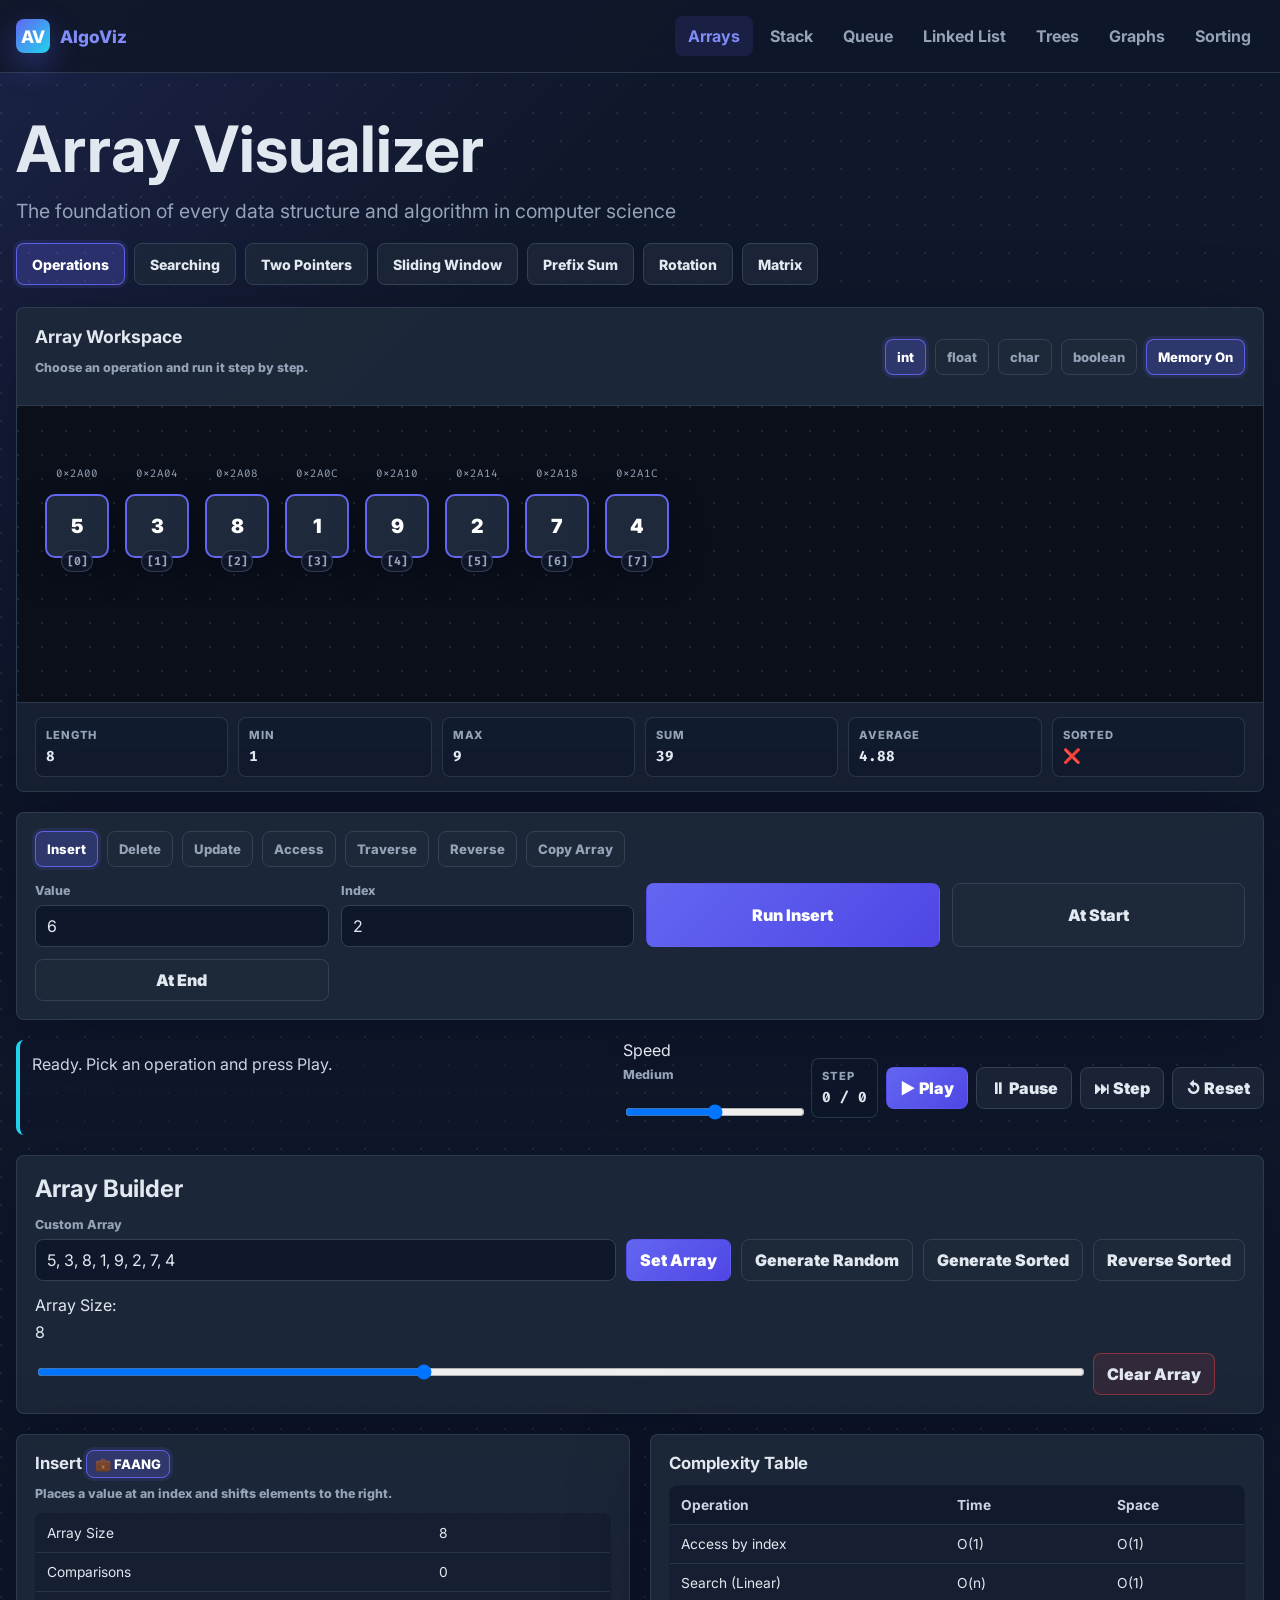
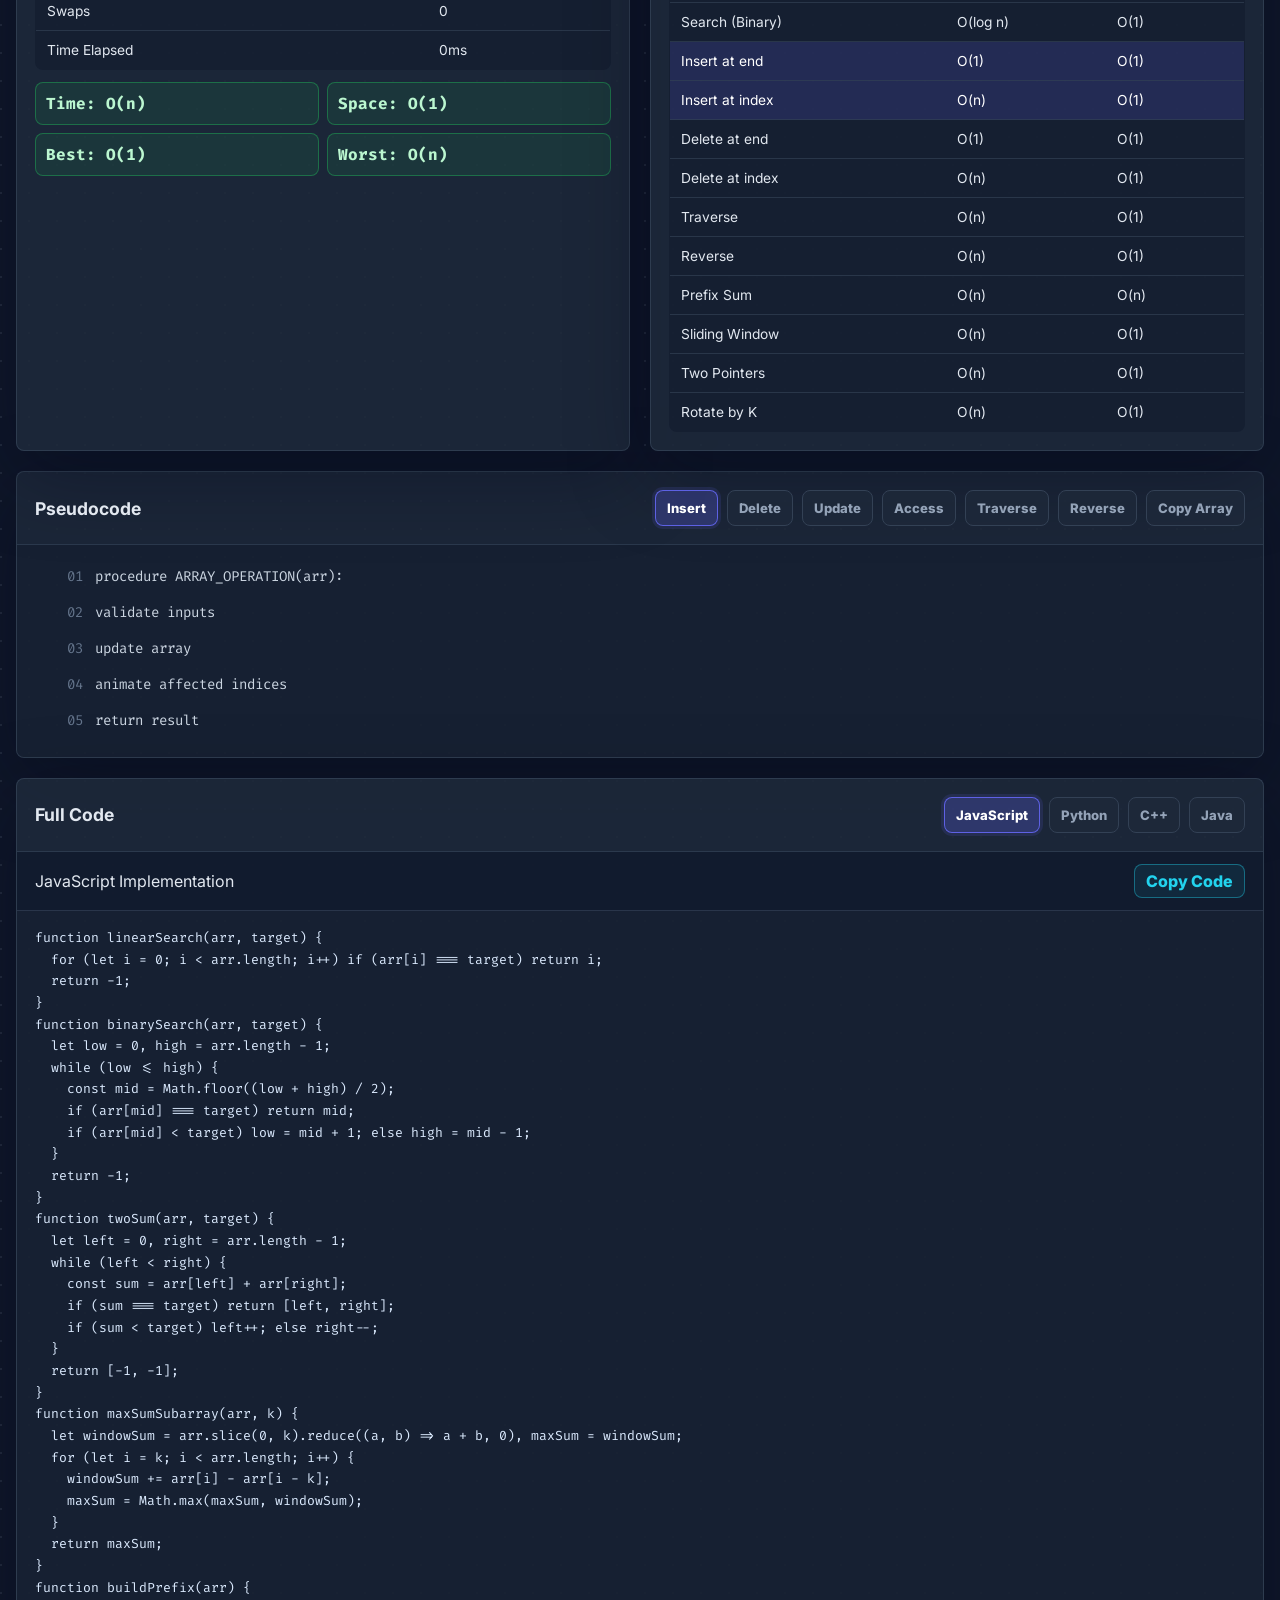
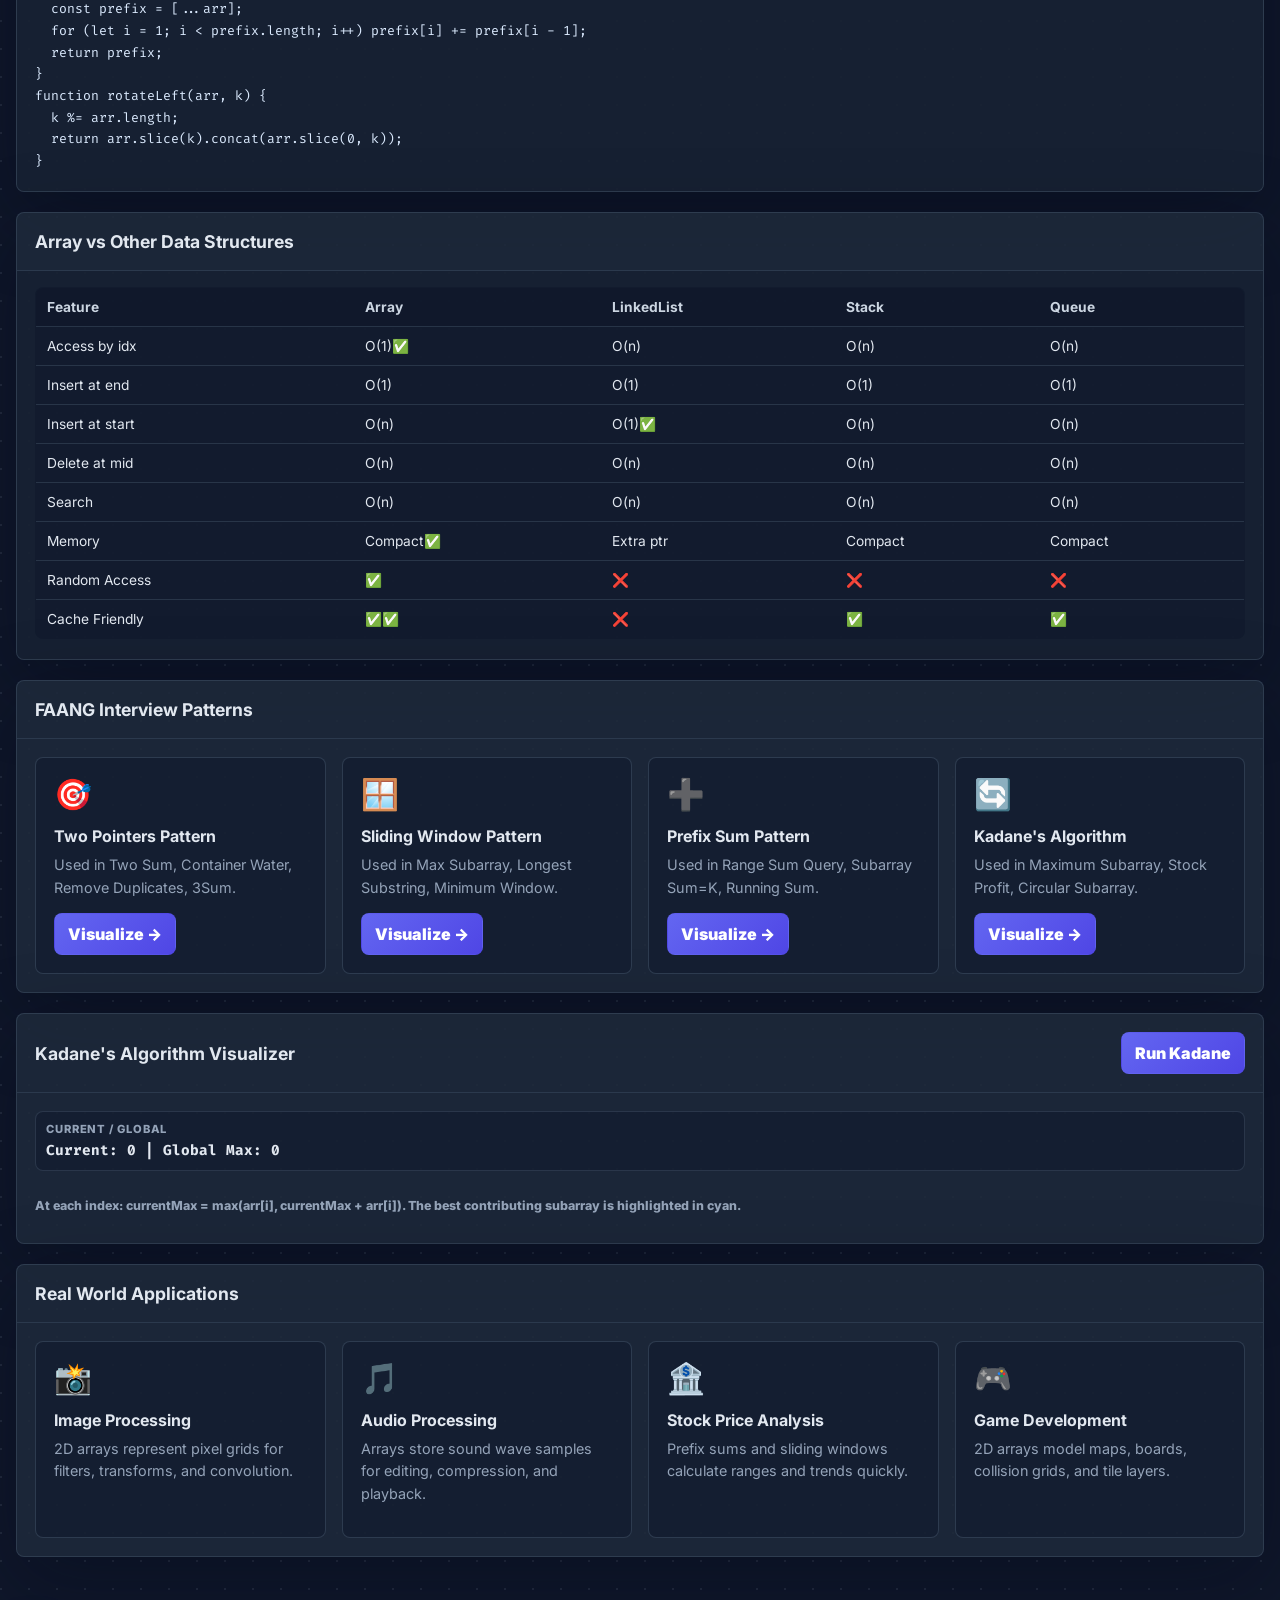
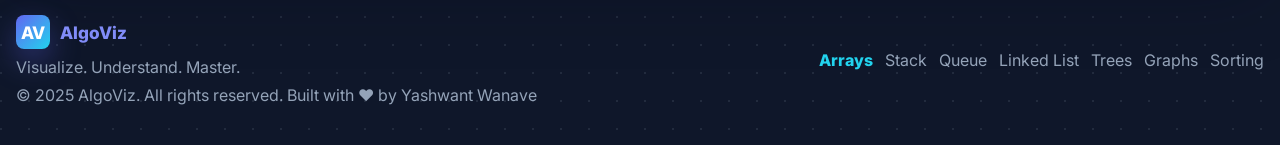
==== array.html @ c9e5c62b "Describe your changes" ====
<!DOCTYPE html>
<html lang="en">
<head>
  <meta charset="UTF-8">
  <meta name="viewport" content="width=device-width, initial-scale=1.0">
  <title>Array Visualizer | AlgoViz</title>
  <link rel="preconnect" href="https://fonts.googleapis.com">
  <link rel="preconnect" href="https://fonts.gstatic.com" crossorigin>
  <link href="https://fonts.googleapis.com/css2?family=Fira+Code:wght@400;500;600&family=Inter:wght@400;500;600;700;800&display=swap" rel="stylesheet">
  <style>
    :root {
      --bg: #0f172a;
      --panel: #1e293b;
      --canvas: #0b0f19;
      --border: #334155;
      --text: #e2e8f0;
      --muted: #94a3b8;
      --accent: #6366f1;
      --accent-strong: #818cf8;
      --secondary: #22d3ee;
      --green: #22c55e;
      --amber: #f59e0b;
      --danger: #ef4444;
      --purple: #a855f7;
      --shadow: 0 24px 80px rgba(2, 6, 23, 0.34);
      --radius: 8px;
    }
    * { box-sizing: border-box; }
    html { scroll-behavior: smooth; }
    body {
      margin: 0;
      min-height: 100vh;
      color: var(--text);
      font-family: "Inter", system-ui, -apple-system, BlinkMacSystemFont, "Segoe UI", sans-serif;
      background:
        radial-gradient(circle at 1px 1px, rgba(148, 163, 184, 0.14) 1px, transparent 0) 0 0 / 28px 28px,
        linear-gradient(135deg, rgba(99, 102, 241, 0.14), transparent 34rem),
        var(--bg);
    }
    body.menu-open { overflow: hidden; }
    button, input, select { font: inherit; }
    button { cursor: pointer; }
    button:disabled, input:disabled, select:disabled { cursor: not-allowed; opacity: .55; }
    a { color: inherit; text-decoration: none; }
    .page, .nav-inner, .footer-inner { width: min(1500px, calc(100% - 32px)); margin: 0 auto; }
    .navbar {
      position: sticky; top: 0; z-index: 50;
      border-bottom: 1px solid rgba(51,65,85,.82);
      background: rgba(15, 23, 42, .88);
      backdrop-filter: blur(18px);
    }
    .nav-inner { min-height: 72px; display: flex; align-items: center; justify-content: space-between; gap: 18px; }
    .logo { display: inline-flex; align-items: center; gap: 10px; color: var(--accent-strong); font-weight: 800; font-size: 1.08rem; }
    .logo-mark {
      width: 34px; height: 34px; display: grid; place-items: center; border-radius: 8px;
      color: #fff; background: linear-gradient(135deg, var(--accent), var(--secondary));
      box-shadow: 0 12px 30px rgba(99,102,241,.36);
    }
    .nav-links { display: flex; align-items: center; gap: 4px; list-style: none; margin: 0; padding: 0; }
    .nav-links a {
      display: inline-flex; align-items: center; min-height: 40px; padding: 0 13px; border-radius: 8px;
      color: var(--muted); font-weight: 700; transition: color .18s ease, background .18s ease;
    }
    .nav-links a:hover, .nav-links a.active { color: var(--accent-strong); background: rgba(99,102,241,.13); }
    .hamburger { display: none; width: 42px; height: 42px; border: 1px solid var(--border); border-radius: 8px; background: rgba(30,41,59,.8); color: var(--text); align-items: center; justify-content: center; flex-direction: column; gap: 5px; }
    .hamburger span { width: 18px; height: 2px; border-radius: 99px; background: currentColor; transition: transform .18s ease, opacity .18s ease; }
    .menu-open .hamburger span:nth-child(1) { transform: translateY(7px) rotate(45deg); }
    .menu-open .hamburger span:nth-child(2) { opacity: 0; }
    .menu-open .hamburger span:nth-child(3) { transform: translateY(-7px) rotate(-45deg); }
    .hero { padding: 46px 0 22px; display: grid; gap: 16px; }
    .hero h1 { margin: 0; font-size: clamp(2.4rem, 5vw, 5.2rem); line-height: .94; }
    .hero p { max-width: 820px; margin: 0; color: var(--muted); font-size: clamp(1rem, 2vw, 1.22rem); line-height: 1.65; }
    .pill-row, .tabs, .button-row, .type-row { display: flex; flex-wrap: wrap; gap: 9px; align-items: center; }
    .pill, .tab-button, .control-button, .mini-button, .type-button {
      border: 1px solid var(--border); border-radius: 8px; color: var(--text); background: rgba(30,41,59,.74);
      transition: transform .18s ease, background .18s ease, border-color .18s ease, box-shadow .18s ease, color .18s ease;
    }
    .pill { min-height: 42px; padding: 0 15px; font-size: .88rem; font-weight: 800; }
    .tab-button, .mini-button, .type-button { min-height: 36px; padding: 0 11px; color: var(--muted); font-size: .82rem; font-weight: 800; }
    .pill.active, .tab-button.active, .type-button.active, .mini-button.active {
      border-color: rgba(99,102,241,.9); color: #fff; background: rgba(99,102,241,.28);
      box-shadow: 0 0 0 3px rgba(99,102,241,.13);
    }
    .pill:hover, .tab-button:hover, .control-button:hover, .mini-button:hover, .type-button:hover { transform: translateY(-1px); border-color: rgba(34,211,238,.7); }
    .panel, .section {
      border: 1px solid rgba(51,65,85,.84); border-radius: var(--radius); background: rgba(30,41,59,.88); box-shadow: var(--shadow);
    }
    .visual-panel { overflow: hidden; }
    .visual-header, .section-header {
      display: flex; align-items: center; justify-content: space-between; gap: 14px;
      padding: 18px; border-bottom: 1px solid rgba(51,65,85,.72);
    }
    .visual-header h2, .section-header h2 { margin: 0; font-size: 1.1rem; }
    .array-stage {
      position: relative; min-height: 240px; padding: 42px 18px 70px; overflow-x: auto;
      background:
        radial-gradient(circle at 1px 1px, rgba(148,163,184,.16) 1px, transparent 0) 0 0 / 24px 24px,
        var(--canvas);
    }
    .array-row { position: relative; display: flex; align-items: center; gap: 8px; min-width: max-content; padding: 18px 6px 46px; }
    .array-item-wrap { position: relative; width: 72px; height: 120px; display: grid; justify-items: center; align-content: center; }
    .memory { position: absolute; top: 0; color: var(--muted); font-family: "Fira Code", monospace; font-size: .68rem; }
    .array-cell {
      width: 64px; height: 64px; border: 2px solid var(--accent); border-radius: 10px; display: grid; place-items: center;
      color: white; background: #1e293b; font-size: 1.22rem; font-weight: 900; box-shadow: 0 14px 34px rgba(2,6,23,.32);
      transition: transform .28s ease, background .22s ease, border-color .22s ease, opacity .22s ease, box-shadow .22s ease;
    }
    .index-badge {
      position: absolute; bottom: 14px; min-width: 32px; min-height: 22px; display: grid; place-items: center;
      border: 1px solid rgba(51,65,85,.9); border-radius: 999px; color: var(--muted); background: rgba(15,23,42,.9);
      font-family: "Fira Code", monospace; font-size: .72rem; font-weight: 800;
    }
    .array-cell.comparing { background: #78350f; border-color: var(--amber); box-shadow: 0 0 22px rgba(245,158,11,.46); }
    .array-cell.swapping, .array-cell.deleted { background: #7f1d1d; border-color: var(--danger); animation: shake .3s ease; }
    .array-cell.found { background: #166534; border-color: var(--green); box-shadow: 0 0 24px rgba(34,197,94,.6); }
    .array-cell.current { background: #312e81; border-color: var(--accent-strong); box-shadow: 0 0 24px rgba(129,140,248,.62); transform: translateY(-6px) scale(1.04); }
    .array-cell.left { background: #1e3a5f; border-color: var(--secondary); }
    .array-cell.right { background: #3b0764; border-color: var(--purple); }
    .array-cell.dim { opacity: .28; }
    .array-cell.inserted { animation: dropIn .4s cubic-bezier(.2,1.2,.36,1) both; }
    .pointer {
      position: absolute; bottom: -24px; color: var(--secondary); font-size: .72rem; font-weight: 900; text-transform: uppercase;
      filter: drop-shadow(0 0 10px rgba(34,211,238,.45));
    }
    .pointer::before { content: "↑"; display: block; text-align: center; font-size: 1rem; }
    .pointer.right-pointer { color: var(--purple); }
    .prefix-badge {
      position: absolute; top: 20px; border: 1px solid rgba(34,211,238,.55); border-radius: 999px; padding: 3px 7px;
      color: #cffafe; background: rgba(34,211,238,.08); font-family: "Fira Code", monospace; font-size: .68rem; font-weight: 800;
    }
    .window-band {
      position: absolute; top: 28px; height: 92px; border: 1px solid rgba(99,102,241,.55); border-radius: 12px;
      background: rgba(99,102,241,.15); pointer-events: none; transition: left .25s ease, width .25s ease;
    }
    .window-band span {
      position: absolute; top: -24px; left: 50%; transform: translateX(-50%); color: var(--accent-strong); font-size: .72rem; font-weight: 900;
    }
    .copy-row { margin-top: 20px; padding-top: 12px; border-top: 1px dashed rgba(148,163,184,.3); }
    .stats-bar {
      display: grid; grid-template-columns: repeat(6, minmax(0, 1fr)); gap: 10px;
      padding: 14px 18px; border-top: 1px solid rgba(51,65,85,.72); background: rgba(15,23,42,.4);
    }
    .stat-card, .metric-card {
      border: 1px solid rgba(51,65,85,.72); border-radius: 8px; padding: 10px; background: rgba(15,23,42,.46);
    }
    .stat-card span, .metric-card span { display: block; color: var(--muted); font-size: .7rem; font-weight: 800; text-transform: uppercase; letter-spacing: .08em; }
    .stat-card strong, .metric-card strong { display: block; margin-top: 5px; font-family: "Fira Code", monospace; font-size: .9rem; }
    .controls-panel { margin-top: 20px; padding: 18px; display: grid; gap: 16px; }
    .control-grid { display: grid; grid-template-columns: repeat(4, minmax(0, 1fr)); gap: 12px; }
    .field { display: grid; gap: 7px; }
    .field label, .small-label { color: var(--muted); font-size: .78rem; font-weight: 800; }
    input, select {
      min-height: 42px; width: 100%; border: 1px solid var(--border); border-radius: 8px; padding: 0 11px;
      color: var(--text); background: #0f172a; outline: none;
    }
    input:focus, select:focus { border-color: var(--accent); box-shadow: 0 0 0 3px rgba(99,102,241,.16); }
    .control-button { min-height: 42px; padding: 0 13px; font-weight: 900; }
    .control-button.primary { border-color: transparent; color: white; background: linear-gradient(135deg, var(--accent), #4f46e5); }
    .control-button.danger { border-color: rgba(239,68,68,.45); background: rgba(239,68,68,.1); }
    .status-row { margin-top: 20px; display: grid; grid-template-columns: minmax(220px, 1fr) auto; gap: 14px; align-items: stretch; }
    .status-box { border-left: 4px solid var(--secondary); border-radius: 8px; padding: 12px; background: rgba(15,23,42,.55); line-height: 1.55; color: #cbd5e1; }
    .play-controls { display: flex; flex-wrap: wrap; gap: 8px; align-items: center; }
    .builder { margin-top: 20px; padding: 18px; display: grid; gap: 14px; }
    .builder-grid { display: grid; grid-template-columns: minmax(260px, 1fr) repeat(4, auto); gap: 10px; align-items: end; }
    .info-grid { margin-top: 20px; display: grid; grid-template-columns: 1fr 1fr; gap: 20px; }
    .info-card { padding: 18px; }
    .info-card h2 { margin: 0 0 12px; font-size: 1.05rem; }
    .data-table { width: 100%; border-collapse: collapse; border: 1px solid rgba(51,65,85,.76); border-radius: 8px; overflow: hidden; background: rgba(15,23,42,.46); }
    .data-table th, .data-table td { padding: 11px; border-bottom: 1px solid rgba(51,65,85,.68); text-align: left; font-size: .86rem; }
    .data-table th { color: #cbd5e1; background: rgba(15,23,42,.62); }
    .data-table tr:last-child td { border-bottom: 0; }
    .data-table tr.active-row td { background: rgba(99,102,241,.18); color: white; }
    .complexity-badges { display: grid; grid-template-columns: repeat(2, minmax(0, 1fr)); gap: 8px; margin-top: 12px; }
    .complexity-pill { border-radius: 8px; padding: 10px; background: rgba(34,197,94,.1); border: 1px solid rgba(34,197,94,.4); color: #bbf7d0; font-family: "Fira Code", monospace; font-weight: 800; }
    .section { margin-top: 20px; overflow: hidden; }
    .pseudo-wrap, .code-wrap, .comparison-wrap { padding: 16px 18px 20px; background: rgba(15,23,42,.4); overflow: auto; }
    .pseudo-code { display: grid; gap: 4px; margin: 0; font-family: "Fira Code", monospace; font-size: .88rem; line-height: 1.7; }
    .pseudo-line { display: grid; grid-template-columns: 38px 1fr; gap: 12px; border-radius: 8px; padding: 4px 10px; color: #cbd5e1; }
    .pseudo-line span:first-child { color: #64748b; text-align: right; user-select: none; }
    .pseudo-line.active { color: white; background: rgba(99,102,241,.24); box-shadow: inset 3px 0 0 var(--accent); transform: translateX(2px); }
    .code-toolbar { display: flex; align-items: center; justify-content: space-between; gap: 12px; padding: 12px 18px; border-bottom: 1px solid rgba(51,65,85,.72); background: rgba(15,23,42,.72); }
    .copy-button { border: 1px solid rgba(34,211,238,.4); border-radius: 8px; color: var(--secondary); background: rgba(34,211,238,.08); min-height: 34px; padding: 0 11px; font-weight: 800; }
    .code-block { min-width: 760px; margin: 0; color: #dbeafe; font-family: "Fira Code", monospace; font-size: .82rem; line-height: 1.65; white-space: pre; }
    .pattern-grid, .apps { display: grid; grid-template-columns: repeat(4, minmax(0, 1fr)); gap: 16px; padding: 18px; }
    .pattern-card, .app-card {
      min-height: 170px; border: 1px solid rgba(51,65,85,.84); border-radius: 8px; padding: 18px; background: rgba(15,23,42,.45);
      transition: transform .2s ease, border-color .2s ease, box-shadow .2s ease;
    }
    .pattern-card:hover, .app-card:hover { transform: translateY(-5px); border-color: rgba(99,102,241,.8); box-shadow: 0 24px 54px rgba(2,6,23,.34), 0 0 26px rgba(99,102,241,.16); }
    .pattern-card span, .app-card span { font-size: 1.9rem; }
    .pattern-card h3, .app-card h3 { margin: 13px 0 8px; font-size: 1rem; }
    .pattern-card p, .app-card p { margin: 0 0 14px; color: var(--muted); line-height: 1.55; font-size: .9rem; }
    .kadane-panel { padding: 18px; display: grid; gap: 14px; }
    .matrix-grid { display: grid; gap: 8px; justify-content: start; margin-top: 14px; }
    .matrix-row { display: flex; gap: 8px; }
    .matrix-cell {
      width: 54px; height: 54px; border: 1px solid var(--border); border-radius: 8px; display: grid; place-items: center; background: #1e293b; font-weight: 900;
      transition: background .2s ease, border-color .2s ease, transform .2s ease;
    }
    .matrix-cell.active { background: #312e81; border-color: var(--accent-strong); transform: scale(1.06); }
    .matrix-cell.found { background: #166534; border-color: var(--green); }
    .matrix-cell.diagonal { border-color: var(--secondary); }
    .footer { margin-top: 28px; padding: 30px 0 40px; color: var(--muted); }
    .footer-inner { display: flex; align-items: center; justify-content: space-between; gap: 16px; flex-wrap: wrap; }
    .footer-links { display: flex; flex-wrap: wrap; gap: 12px; }
    .footer-links a.active { color: var(--secondary); font-weight: 800; }
    @keyframes dropIn { 0% { transform: translateY(-80px) scale(.9); opacity: 0; } 70% { transform: translateY(8px) scale(1.08); opacity: 1; } 100% { transform: translateY(0) scale(1); } }
    @keyframes shake { 20% { transform: translateX(-5px); } 40% { transform: translateX(5px); } 60% { transform: translateX(-4px); } 80% { transform: translateX(4px); } }
    @media (max-width: 1200px) {
      .stats-bar { grid-template-columns: repeat(3, minmax(0, 1fr)); }
      .control-grid, .builder-grid, .info-grid { grid-template-columns: 1fr 1fr; }
      .pattern-grid, .apps { grid-template-columns: repeat(2, minmax(0, 1fr)); }
      .array-cell { width: 52px; height: 52px; }
      .array-item-wrap { width: 60px; }
    }
    @media (max-width: 768px) {
      .page, .nav-inner, .footer-inner { width: min(100% - 24px, 720px); }
      .hamburger { display: inline-flex; }
      .nav-links { position: fixed; top: 72px; right: 12px; left: 12px; display: none; flex-direction: column; align-items: stretch; padding: 12px; border: 1px solid var(--border); border-radius: 8px; background: rgba(15,23,42,.97); box-shadow: var(--shadow); }
      .menu-open .nav-links { display: flex; }
      .nav-links a { justify-content: center; }
      .visual-header, .section-header, .code-toolbar, .status-row { align-items: flex-start; flex-direction: column; display: flex; }
      .stats-bar, .control-grid, .builder-grid, .info-grid, .pattern-grid, .apps, .complexity-badges { grid-template-columns: 1fr; }
      .array-cell { width: 44px; height: 44px; font-size: 1rem; }
      .array-item-wrap { width: 52px; height: 104px; }
      .matrix-cell { width: 42px; height: 42px; }
    }
  </style>
</head>
<body>
  <nav class="navbar">
    <div class="nav-inner">
      <a class="logo" href="array.html"><span class="logo-mark">AV</span><span>AlgoViz</span></a>
      <button class="hamburger" id="menuButton" type="button" aria-label="Open navigation" aria-expanded="false"><span></span><span></span><span></span></button>
      <ul class="nav-links" id="navLinks">
        <li><a class="active" href="array.html">Arrays</a></li>
        <li><a href="stack.html">Stack</a></li>
        <li><a href="queue.html">Queue</a></li>
        <li><a href="linkedlist.html">Linked List</a></li>
        <li><a href="tree.html">Trees</a></li>
        <li><a href="graph.html">Graphs</a></li>
        <li><a href="sorting.html">Sorting</a></li>
      </ul>
    </div>
  </nav>

  <main class="page">
    <header class="hero">
      <h1>Array Visualizer</h1>
      <p>The foundation of every data structure and algorithm in computer science</p>
      <div class="pill-row" id="categoryPills"></div>
    </header>

    <section class="panel visual-panel">
      <div class="visual-header">
        <div>
          <h2 id="visualTitle">Array Workspace</h2>
          <p class="small-label" id="stepExplanation">Choose an operation and run it step by step.</p>
        </div>
        <div class="type-row">
          <button class="type-button active" data-type="int">int</button>
          <button class="type-button" data-type="float">float</button>
          <button class="type-button" data-type="char">char</button>
          <button class="type-button" data-type="boolean">boolean</button>
          <button class="mini-button active" id="memoryToggle" type="button">Memory On</button>
        </div>
      </div>
      <div class="array-stage">
        <div id="arrayRow" class="array-row"></div>
        <div id="copyRow" class="array-row copy-row" style="display:none"></div>
        <div id="matrixView" style="display:none"></div>
      </div>
      <div class="stats-bar" id="statsBar"></div>
    </section>

    <section class="panel controls-panel">
      <div class="tabs" id="operationTabs"></div>
      <div class="control-grid" id="controlGrid"></div>
    </section>

    <section class="status-row">
      <div class="status-box" id="statusBox">Ready. Pick an operation and press Play.</div>
      <div class="play-controls">
        <label class="field" style="min-width:180px">Speed <span class="small-label" id="speedLabel">Medium</span><input type="range" id="speedRange" min="0" max="2" value="1"></label>
        <span class="metric-card"><span>Step</span><strong id="stepCounter">0 / 0</strong></span>
        <button class="control-button primary" id="playButton" type="button">▶ Play</button>
        <button class="control-button" id="pauseButton" type="button">⏸ Pause</button>
        <button class="control-button" id="stepButton" type="button">⏭ Step</button>
        <button class="control-button" id="resetButton" type="button">↺ Reset</button>
      </div>
    </section>

    <section class="panel builder">
      <h2 style="margin:0">Array Builder</h2>
      <div class="builder-grid">
        <div class="field"><label for="customArray">Custom Array</label><input id="customArray" value="5, 3, 8, 1, 9, 2, 7, 4"></div>
        <button class="control-button primary" id="setArrayButton" type="button">Set Array</button>
        <button class="control-button" id="randomButton" type="button">Generate Random</button>
        <button class="control-button" id="sortedButton" type="button">Generate Sorted</button>
        <button class="control-button" id="reverseSortedButton" type="button">Reverse Sorted</button>
      </div>
      <div class="builder-grid">
        <label class="field">Array Size: <span id="sizeLabel">8</span><input id="sizeRange" type="range" min="4" max="15" value="8"></label>
        <button class="control-button danger" id="clearButton" type="button">Clear Array</button>
      </div>
    </section>

    <section class="info-grid">
      <div class="panel info-card">
        <h2 id="operationName">Operation Info <span class="mini-button active" style="padding:5px 8px">💼 FAANG</span></h2>
        <p id="operationDescription" class="small-label"></p>
        <table class="data-table"><tbody id="metricsBody"></tbody></table>
        <div class="complexity-badges" id="complexityBadges"></div>
      </div>
      <div class="panel info-card">
        <h2>Complexity Table</h2>
        <table class="data-table" id="complexityTable">
          <thead><tr><th>Operation</th><th>Time</th><th>Space</th></tr></thead>
          <tbody></tbody>
        </table>
      </div>
    </section>

    <section class="section">
      <div class="section-header"><h2>Pseudocode</h2><div class="tabs" id="pseudoTabs"></div></div>
      <div class="pseudo-wrap"><pre class="pseudo-code" id="pseudoCode"></pre></div>
    </section>

    <section class="section">
      <div class="section-header"><h2>Full Code</h2><div class="tabs" id="codeTabs"></div></div>
      <div class="code-toolbar"><span id="codeTitle">JavaScript Implementation</span><button class="copy-button" id="copyCodeButton" type="button">Copy Code</button></div>
      <div class="code-wrap"><pre class="code-block" id="codeBlock"></pre></div>
    </section>

    <section class="section">
      <div class="section-header"><h2>Array vs Other Data Structures</h2></div>
      <div class="comparison-wrap">
        <table class="data-table">
          <thead><tr><th>Feature</th><th>Array</th><th>LinkedList</th><th>Stack</th><th>Queue</th></tr></thead>
          <tbody>
            <tr><td>Access by idx</td><td>O(1)✅</td><td>O(n)</td><td>O(n)</td><td>O(n)</td></tr>
            <tr><td>Insert at end</td><td>O(1)</td><td>O(1)</td><td>O(1)</td><td>O(1)</td></tr>
            <tr><td>Insert at start</td><td>O(n)</td><td>O(1)✅</td><td>O(n)</td><td>O(n)</td></tr>
            <tr><td>Delete at mid</td><td>O(n)</td><td>O(n)</td><td>O(n)</td><td>O(n)</td></tr>
            <tr><td>Search</td><td>O(n)</td><td>O(n)</td><td>O(n)</td><td>O(n)</td></tr>
            <tr><td>Memory</td><td>Compact✅</td><td>Extra ptr</td><td>Compact</td><td>Compact</td></tr>
            <tr><td>Random Access</td><td>✅</td><td>❌</td><td>❌</td><td>❌</td></tr>
            <tr><td>Cache Friendly</td><td>✅✅</td><td>❌</td><td>✅</td><td>✅</td></tr>
          </tbody>
        </table>
      </div>
    </section>

    <section class="section">
      <div class="section-header"><h2>FAANG Interview Patterns</h2></div>
      <div class="pattern-grid">
        <article class="pattern-card"><span>🎯</span><h3>Two Pointers Pattern</h3><p>Used in Two Sum, Container Water, Remove Duplicates, 3Sum.</p><button class="control-button primary" data-demo="two">Visualize →</button></article>
        <article class="pattern-card"><span>🪟</span><h3>Sliding Window Pattern</h3><p>Used in Max Subarray, Longest Substring, Minimum Window.</p><button class="control-button primary" data-demo="window">Visualize →</button></article>
        <article class="pattern-card"><span>➕</span><h3>Prefix Sum Pattern</h3><p>Used in Range Sum Query, Subarray Sum=K, Running Sum.</p><button class="control-button primary" data-demo="prefix">Visualize →</button></article>
        <article class="pattern-card"><span>🔄</span><h3>Kadane's Algorithm</h3><p>Used in Maximum Subarray, Stock Profit, Circular Subarray.</p><button class="control-button primary" data-demo="kadane">Visualize →</button></article>
      </div>
    </section>

    <section class="section">
      <div class="section-header"><h2>Kadane's Algorithm Visualizer</h2><button class="control-button primary" id="kadaneButton" type="button">Run Kadane</button></div>
      <div class="kadane-panel">
        <div class="metric-card"><span>Current / Global</span><strong id="kadaneStatus">Current: 0 | Global Max: 0</strong></div>
        <p class="small-label">At each index: currentMax = max(arr[i], currentMax + arr[i]). The best contributing subarray is highlighted in cyan.</p>
      </div>
    </section>

    <section class="section">
      <div class="section-header"><h2>Real World Applications</h2></div>
      <div class="apps">
        <article class="app-card"><span>📸</span><h3>Image Processing</h3><p>2D arrays represent pixel grids for filters, transforms, and convolution.</p></article>
        <article class="app-card"><span>🎵</span><h3>Audio Processing</h3><p>Arrays store sound wave samples for editing, compression, and playback.</p></article>
        <article class="app-card"><span>🏦</span><h3>Stock Price Analysis</h3><p>Prefix sums and sliding windows calculate ranges and trends quickly.</p></article>
        <article class="app-card"><span>🎮</span><h3>Game Development</h3><p>2D arrays model maps, boards, collision grids, and tile layers.</p></article>
      </div>
    </section>
  </main>

  <footer class="footer">
    <div class="footer-inner">
      <div><a class="logo" href="array.html"><span class="logo-mark">AV</span><span>AlgoViz</span></a><div style="margin-top:8px">Visualize. Understand. Master.</div><div style="margin-top:8px">© 2025 AlgoViz. All rights reserved. Built with ❤️ by Yashwant Wanave</div></div>
      <div class="footer-links"><a class="active" href="array.html">Arrays</a><a href="stack.html">Stack</a><a href="queue.html">Queue</a><a href="linkedlist.html">Linked List</a><a href="tree.html">Trees</a><a href="graph.html">Graphs</a><a href="sorting.html">Sorting</a></div>
    </div>
  </footer>

  <script>
    const categories = {
      operations: { label: "Operations", ops: ["Insert", "Delete", "Update", "Access", "Traverse", "Reverse", "Copy Array"] },
      searching: { label: "Searching", ops: ["Linear Search", "Binary Search", "Jump Search", "Interpolation Search"] },
      two: { label: "Two Pointers", ops: ["Two Sum", "Three Sum", "Reverse Array", "Remove Duplicates", "Container With Most Water", "Move Zeroes", "Palindrome Check"] },
      window: { label: "Sliding Window", ops: ["Max Sum Subarray", "Longest Subarray", "Fixed Window", "Variable Window", "Minimum Window Substring"] },
      prefix: { label: "Prefix Sum", ops: ["Build Prefix Sum", "Range Query", "Subarray Sum = K"] },
      rotation: { label: "Rotation", ops: ["Left Rotate", "Right Rotate", "Rotate by K", "Search in Rotated"] },
      matrix: { label: "Matrix", ops: ["Traverse", "Rotate 90°", "Spiral Order", "Transpose", "Search in Matrix"] }
    };
    const speedMap = [{ label: "Slow", delay: 1000 }, { label: "Medium", delay: 400 }, { label: "Fast", delay: 80 }];
    const complexity = [
      ["Access by index", "O(1)", "O(1)"], ["Search (Linear)", "O(n)", "O(1)"], ["Search (Binary)", "O(log n)", "O(1)"],
      ["Insert at end", "O(1)", "O(1)"], ["Insert at index", "O(n)", "O(1)"], ["Delete at end", "O(1)", "O(1)"],
      ["Delete at index", "O(n)", "O(1)"], ["Traverse", "O(n)", "O(1)"], ["Reverse", "O(n)", "O(1)"],
      ["Prefix Sum", "O(n)", "O(n)"], ["Sliding Window", "O(n)", "O(1)"], ["Two Pointers", "O(n)", "O(1)"], ["Rotate by K", "O(n)", "O(1)"]
    ];
    const opInfo = {
      "Insert": ["Insert", "Places a value at an index and shifts elements to the right.", "O(n)", "O(1)", "O(1)", "O(n)"],
      "Delete": ["Delete", "Removes by index/value and shifts remaining elements left.", "O(n)", "O(1)", "O(1)", "O(n)"],
      "Update": ["Update", "Replaces the value stored at an index.", "O(1)", "O(1)", "O(1)", "O(1)"],
      "Access": ["Access", "Reads arr[index] directly using contiguous memory.", "O(1)", "O(1)", "O(1)", "O(1)"],
      "Traverse": ["Traverse", "Visits every element one by one.", "O(n)", "O(1)", "O(n)", "O(n)"],
      "Reverse": ["Reverse", "Swaps left and right elements inward.", "O(n)", "O(1)", "O(n)", "O(n)"],
      "Copy Array": ["Copy Array", "Creates a duplicate array to demonstrate copying.", "O(n)", "O(n)", "O(n)", "O(n)"],
      "Linear Search": ["Linear Search", "Scans every element until the target is found.", "O(n)", "O(1)", "O(1)", "O(n)"],
      "Binary Search": ["Binary Search", "Halves sorted search space using low, mid, high.", "O(log n)", "O(1)", "O(1)", "O(log n)"],
      "Two Sum": ["Two Sum", "Uses left/right pointers on a sorted array to find target sum.", "O(n)", "O(1)", "O(n)", "O(n)"],
      "Max Sum Subarray": ["Sliding Window", "Slides a fixed window and updates sum in O(1).", "O(n)", "O(1)", "O(n)", "O(n)"],
      "Build Prefix Sum": ["Prefix Sum", "Builds cumulative sums for O(1) range queries.", "O(n)", "O(n)", "O(n)", "O(n)"],
      "Range Query": ["Range Query", "Uses prefix[r] - prefix[l-1] to answer range sum.", "O(1)", "O(n)", "O(1)", "O(1)"],
      "Left Rotate": ["Left Rotate", "Moves first K elements to the end using rotation.", "O(n)", "O(1)", "O(n)", "O(n)"],
      "Spiral Order": ["Spiral Matrix", "Traverses matrix boundaries inward in spiral order.", "O(n²)", "O(n²)", "O(n²)", "O(n²)"]
    };
    const pseudocode = {
      "Linear Search": ["procedure LINEAR_SEARCH(arr, target):", "for i = 0 to n-1:", "if arr[i] == target:", "return i", "return -1"],
      "Binary Search": ["procedure BINARY_SEARCH(arr, target):", "low = 0, high = n-1", "while low <= high:", "mid = (low + high) / 2", "if arr[mid] == target: return mid", "if arr[mid] < target: low = mid + 1", "else: high = mid - 1", "return -1"],
      "Two Sum": ["procedure TWO_SUM(arr, target):", "left = 0, right = n-1", "while left < right:", "sum = arr[left] + arr[right]", "if sum == target: return [left, right]", "if sum < target: left++", "else: right--", "return [-1, -1]"],
      "Max Sum Subarray": ["procedure MAX_SUM_SUBARRAY(arr, k):", "windowSum = sum(arr[0..k-1])", "maxSum = windowSum", "for i = k to n-1:", "windowSum += arr[i] - arr[i-k]", "maxSum = max(maxSum, windowSum)", "return maxSum"],
      "Build Prefix Sum": ["procedure BUILD_PREFIX(arr):", "prefix[0] = arr[0]", "for i = 1 to n-1:", "prefix[i] = prefix[i-1] + arr[i]", "return prefix"],
      "Range Query": ["procedure RANGE_QUERY(prefix, l, r):", "if l == 0: return prefix[r]", "return prefix[r] - prefix[l-1]"],
      "Left Rotate": ["procedure ROTATE_LEFT(arr, k):", "k = k % n", "reverse(arr, 0, k-1)", "reverse(arr, k, n-1)", "reverse(arr, 0, n-1)"],
      "Spiral Order": ["procedure SPIRAL(matrix):", "top=0, bottom=n-1, left=0, right=n-1", "while top<=bottom and left<=right:", "traverse right, down, left, up", "shrink boundaries"],
      "default": ["procedure ARRAY_OPERATION(arr):", "validate inputs", "update array", "animate affected indices", "return result"]
    };
    const codeSamples = {
      JavaScript: `function linearSearch(arr, target) {\n  for (let i = 0; i < arr.length; i++) if (arr[i] === target) return i;\n  return -1;\n}\nfunction binarySearch(arr, target) {\n  let low = 0, high = arr.length - 1;\n  while (low <= high) {\n    const mid = Math.floor((low + high) / 2);\n    if (arr[mid] === target) return mid;\n    if (arr[mid] < target) low = mid + 1; else high = mid - 1;\n  }\n  return -1;\n}\nfunction twoSum(arr, target) {\n  let left = 0, right = arr.length - 1;\n  while (left < right) {\n    const sum = arr[left] + arr[right];\n    if (sum === target) return [left, right];\n    if (sum < target) left++; else right--;\n  }\n  return [-1, -1];\n}\nfunction maxSumSubarray(arr, k) {\n  let windowSum = arr.slice(0, k).reduce((a, b) => a + b, 0), maxSum = windowSum;\n  for (let i = k; i < arr.length; i++) {\n    windowSum += arr[i] - arr[i - k];\n    maxSum = Math.max(maxSum, windowSum);\n  }\n  return maxSum;\n}\nfunction buildPrefix(arr) {\n  const prefix = [...arr];\n  for (let i = 1; i < prefix.length; i++) prefix[i] += prefix[i - 1];\n  return prefix;\n}\nfunction rotateLeft(arr, k) {\n  k %= arr.length;\n  return arr.slice(k).concat(arr.slice(0, k));\n}`,
      Python: `def linear_search(arr, target):\n    for i, value in enumerate(arr):\n        if value == target: return i\n    return -1\n\ndef binary_search(arr, target):\n    low, high = 0, len(arr) - 1\n    while low <= high:\n        mid = (low + high) // 2\n        if arr[mid] == target: return mid\n        if arr[mid] < target: low = mid + 1\n        else: high = mid - 1\n    return -1\n\ndef two_sum(arr, target):\n    left, right = 0, len(arr) - 1\n    while left < right:\n        s = arr[left] + arr[right]\n        if s == target: return left, right\n        if s < target: left += 1\n        else: right -= 1\n    return -1, -1\n\ndef build_prefix(arr):\n    prefix = arr[:]\n    for i in range(1, len(prefix)):\n        prefix[i] += prefix[i - 1]\n    return prefix`,
      "C++": `#include <iostream>\n#include <vector>\n#include <algorithm>\nusing namespace std;\nint linearSearch(vector<int>& arr, int target) {\n  for (int i = 0; i < arr.size(); i++) if (arr[i] == target) return i;\n  return -1;\n}\nint binarySearch(vector<int>& arr, int target) {\n  int low = 0, high = arr.size() - 1;\n  while (low <= high) {\n    int mid = low + (high - low) / 2;\n    if (arr[mid] == target) return mid;\n    if (arr[mid] < target) low = mid + 1; else high = mid - 1;\n  }\n  return -1;\n}\npair<int,int> twoSum(vector<int>& arr, int target) {\n  int left = 0, right = arr.size() - 1;\n  while (left < right) {\n    int sum = arr[left] + arr[right];\n    if (sum == target) return {left, right};\n    if (sum < target) left++; else right--;\n  }\n  return {-1, -1};\n}\nint maxSumSubarray(vector<int>& arr, int k) {\n  int windowSum = 0, maxSum = 0;\n  for (int i = 0; i < k; i++) windowSum += arr[i];\n  maxSum = windowSum;\n  for (int i = k; i < arr.size(); i++) {\n    windowSum += arr[i] - arr[i-k];\n    maxSum = max(maxSum, windowSum);\n  }\n  return maxSum;\n}\nvector<int> buildPrefix(vector<int>& arr) {\n  vector<int> prefix(arr.size()); prefix[0] = arr[0];\n  for (int i = 1; i < arr.size(); i++) prefix[i] = prefix[i-1] + arr[i];\n  return prefix;\n}\nvoid rotateLeft(vector<int>& arr, int k) {\n  int n = arr.size(); k %= n;\n  reverse(arr.begin(), arr.begin() + k);\n  reverse(arr.begin() + k, arr.end());\n  reverse(arr.begin(), arr.end());\n}`,
      Java: `class ArrayAlgorithms {\n  static int linearSearch(int[] arr, int target) {\n    for (int i = 0; i < arr.length; i++) if (arr[i] == target) return i;\n    return -1;\n  }\n  static int binarySearch(int[] arr, int target) {\n    int low = 0, high = arr.length - 1;\n    while (low <= high) {\n      int mid = low + (high - low) / 2;\n      if (arr[mid] == target) return mid;\n      if (arr[mid] < target) low = mid + 1; else high = mid - 1;\n    }\n    return -1;\n  }\n}`
    };
    const dom = Object.fromEntries(["menuButton","navLinks","categoryPills","operationTabs","controlGrid","arrayRow","copyRow","matrixView","statsBar","statusBox","speedRange","speedLabel","stepCounter","playButton","pauseButton","stepButton","resetButton","customArray","setArrayButton","randomButton","sortedButton","reverseSortedButton","clearButton","sizeRange","sizeLabel","operationName","operationDescription","metricsBody","complexityBadges","complexityTable","pseudoTabs","pseudoCode","codeTabs","codeTitle","codeBlock","copyCodeButton","visualTitle","stepExplanation","memoryToggle","kadaneButton","kadaneStatus"].map(id => [id, document.getElementById(id)]));
    let arr = [5,3,8,1,9,2,7,4], original = [...arr], matrix = [[1,2,3,4],[5,6,7,8],[9,10,11,12],[13,14,15,16]];
    let activeCategory = "operations", activeOp = "Insert", arrayType = "int", showMemory = true;
    let states = {}, pointers = {}, windowRange = null, prefixArray = [], copyArray = [], currentLine = null;
    let steps = [], stepIndex = 0, playing = false, metrics = { comparisons:0, swaps:0, started:0, elapsed:0 };
    let activeCode = "JavaScript";
    const sleep = ms => new Promise(r => setTimeout(r, ms));
    const delay = () => speedMap[+dom.speedRange.value].delay;
    const displayValue = v => arrayType === "float" ? Number(v).toFixed(1) : arrayType === "char" ? `'${String.fromCharCode(65 + Math.abs(v)%26)}'` : arrayType === "boolean" ? (v % 2 ? "true" : "false") : v;
    const setStatus = s => { dom.statusBox.innerHTML = s; dom.stepExplanation.textContent = s.replace(/<[^>]*>/g,""); };
    function renderAll(){ renderCategories(); renderOps(); renderControls(); renderArray(); renderStats(); renderInfo(); renderComplexity(); renderPseudoTabs(); renderPseudo(); renderCodeTabs(); renderCode(); }
    function renderCategories(){ dom.categoryPills.innerHTML = Object.entries(categories).map(([k,c])=>`<button class="pill${k===activeCategory?' active':''}" data-cat="${k}">${c.label}</button>`).join(""); }
    function renderOps(){ dom.operationTabs.innerHTML = categories[activeCategory].ops.map(op=>`<button class="tab-button${op===activeOp?' active':''}" data-op="${op}">${op}</button>`).join(""); }
    function renderControls(){
      const field = (id,label,type="number",value="") => `<div class="field"><label for="${id}">${label}</label><input id="${id}" type="${type}" value="${value}"></div>`;
      let html = "";
      if (activeCategory === "operations") {
        html = field("valueInput","Value","number","6") + field("indexInput","Index","number","2") +
          `<button class="control-button primary" data-action="main">Run ${activeOp}</button><button class="control-button" data-action="start">At Start</button><button class="control-button" data-action="end">At End</button>`;
      } else if (activeCategory === "searching") {
        html = field("targetInput","Target","number","8") + `<button class="control-button primary" data-action="main">Run ${activeOp}</button><button class="control-button" data-action="race">Linear vs Binary</button>`;
      } else if (activeCategory === "two") {
        html = field("targetInput","Target / Value","number","10") + `<button class="control-button primary" data-action="main">Run ${activeOp}</button>`;
      } else if (activeCategory === "window") {
        html = field("kInput","K / Max allowed","number","3") + `<button class="control-button primary" data-action="main">Run ${activeOp}</button>`;
      } else if (activeCategory === "prefix") {
        html = field("leftInput","Left index","number","2") + field("rightInput","Right index","number","5") + field("targetInput","K","number","10") + `<button class="control-button primary" data-action="main">Run ${activeOp}</button>`;
      } else if (activeCategory === "rotation") {
        html = field("kInput","K / Target","number","2") + `<button class="control-button primary" data-action="main">Run ${activeOp}</button>`;
      } else {
        html = `<button class="control-button primary" data-action="main">Run ${activeOp}</button><button class="control-button" data-action="matrix4">4×4 Matrix</button><button class="control-button" data-action="matrix5">5×5 Matrix</button>`;
      }
      dom.controlGrid.innerHTML = html;
    }
    function renderArray(){
      dom.matrixView.style.display = activeCategory === "matrix" ? "block" : "none";
      dom.arrayRow.style.display = activeCategory === "matrix" ? "none" : "flex";
      dom.copyRow.style.display = copyArray.length ? "flex" : "none";
      if (activeCategory === "matrix") return renderMatrix();
      const startLeft = windowRange ? 6 + windowRange.left * 80 : 0;
      const width = windowRange ? (windowRange.right - windowRange.left + 1) * 80 - 8 : 0;
      dom.arrayRow.innerHTML = (windowRange ? `<div class="window-band" style="left:${startLeft}px;width:${width}px"><span>window</span></div>` : "") + arr.map((v,i)=>`
        <div class="array-item-wrap">
          ${showMemory ? `<div class="memory">0x${(0x2A00 + i*4).toString(16).toUpperCase()}</div>` : ""}
          ${prefixArray[i] !== undefined ? `<div class="prefix-badge">${prefixArray[i]}</div>` : ""}
          <div class="array-cell ${states[i]||''}">${displayValue(v)}</div>
          <div class="index-badge">[${i}]</div>
          ${Object.entries(pointers).filter(([,idx])=>idx===i).map(([name])=>`<div class="pointer ${name.includes('right')||name==='high'?'right-pointer':''}">${name}</div>`).join("")}
        </div>`).join("");
      dom.copyRow.innerHTML = copyArray.map((v,i)=>`<div class="array-item-wrap"><div class="array-cell inserted">${displayValue(v)}</div><div class="index-badge">copy[${i}]</div></div>`).join("");
    }
    function renderMatrix(active=[]){
      const activeSet = new Set(active.map(x=>x.join(",")));
      dom.matrixView.innerHTML = `<div class="matrix-grid">${matrix.map((row,r)=>`<div class="matrix-row">${row.map((v,c)=>`<div class="matrix-cell ${activeSet.has(`${r},${c}`)?'active':''} ${r===c?'diagonal':''}">${v}</div>`).join("")}</div>`).join("")}</div>`;
    }
    function renderStats(){
      const sum = arr.reduce((a,b)=>a+b,0), sorted = arr.every((v,i)=>!i || arr[i-1] <= v);
      const stats = [["Length", arr.length], ["Min", arr.length?Math.min(...arr):"-"], ["Max", arr.length?Math.max(...arr):"-"], ["Sum", sum], ["Average", arr.length?(sum/arr.length).toFixed(2):"-"], ["Sorted", sorted?"✅":"❌"]];
      dom.statsBar.innerHTML = stats.map(([k,v])=>`<div class="stat-card"><span>${k}</span><strong>${v}</strong></div>`).join("");
    }
    function renderInfo(){
      const info = opInfo[activeOp] || opInfo[activeOp.replace(" Array","")] || ["Array Operation","Interactive array operation with synced animation.","O(n)","O(1)","O(1)","O(n)"];
      dom.operationName.innerHTML = `${info[0]} <span class="mini-button active" style="padding:5px 8px">💼 FAANG</span>`;
      dom.operationDescription.textContent = info[1];
      dom.metricsBody.innerHTML = [["Array Size",arr.length],["Comparisons",metrics.comparisons],["Swaps",metrics.swaps],["Time Elapsed",`${metrics.elapsed}ms`]].map(r=>`<tr><td>${r[0]}</td><td>${r[1]}</td></tr>`).join("");
      dom.complexityBadges.innerHTML = `<div class="complexity-pill">Time: ${info[2]}</div><div class="complexity-pill">Space: ${info[3]}</div><div class="complexity-pill">Best: ${info[4]}</div><div class="complexity-pill">Worst: ${info[5]}</div>`;
    }
    function renderComplexity(){ dom.complexityTable.querySelector("tbody").innerHTML = complexity.map(r=>`<tr class="${activeOp.includes(r[0].split(' ')[0])?'active-row':''}"><td>${r[0]}</td><td>${r[1]}</td><td>${r[2]}</td></tr>`).join(""); }
    function renderPseudoTabs(){ dom.pseudoTabs.innerHTML = categories[activeCategory].ops.map(op=>`<button class="tab-button${op===activeOp?' active':''}" data-op="${op}">${op}</button>`).join(""); }
    function renderPseudo(){ const lines = pseudocode[activeOp] || pseudocode[activeOp.replace(" Array","")] || pseudocode.default; dom.pseudoCode.innerHTML = lines.map((l,i)=>`<span class="pseudo-line ${i===currentLine?'active':''}"><span>${String(i+1).padStart(2,"0")}</span><span>${l}</span></span>`).join(""); }
    function renderCodeTabs(){ dom.codeTabs.innerHTML = Object.keys(codeSamples).map(k=>`<button class="tab-button${k===activeCode?' active':''}" data-code="${k}">${k}</button>`).join(""); }
    function renderCode(){ dom.codeTitle.textContent = `${activeCode} Implementation`; dom.codeBlock.textContent = codeSamples[activeCode]; }
    function resetVisual(){ states={}; pointers={}; windowRange=null; prefixArray=[]; copyArray=[]; currentLine=null; stepIndex=0; steps=[]; playing=false; metrics={comparisons:0,swaps:0,started:0,elapsed:0}; dom.stepCounter.textContent="0 / 0"; renderAll(); }
    function step(type,data={},line=0,explain=""){ return {type,data,line,explain}; }
    function buildSteps(action="main"){
      const val = +(document.getElementById("valueInput")?.value || document.getElementById("targetInput")?.value || document.getElementById("kInput")?.value || 0);
      const idx = +(document.getElementById("indexInput")?.value || 0), l=+(document.getElementById("leftInput")?.value||0), r=+(document.getElementById("rightInput")?.value||Math.min(5,arr.length-1));
      const s=[]; let work=[...arr];
      const op=activeOp;
      if(op==="Insert"){ const pos=action==="start"?0:action==="end"?work.length:Math.max(0,Math.min(idx,work.length)); for(let i=work.length-1;i>=pos;i--)s.push(step("mark",{states:{[i]:"current"}},1,`Shifting arr[${i}] right`)); work.splice(pos,0,val); s.push(step("set",{arr:work,states:{[pos]:"inserted"}},2,`Inserted ${val} at index ${pos}`)); }
      else if(op==="Delete"){ const pos=action==="start"?0:action==="end"?work.length-1:action==="main"?idx:work.indexOf(val); if(pos>=0&&pos<work.length){s.push(step("mark",{states:{[pos]:"deleted"}},1,`Deleting arr[${pos}]`)); work.splice(pos,1); s.push(step("set",{arr:work},2,"Shifted elements left"));}}
      else if(op==="Update"){ s.push(step("mark",{states:{[idx]:"current"}},1,`Flipping arr[${idx}]`)); if(idx>=0&&idx<work.length)work[idx]=val; s.push(step("set",{arr:work,states:{[idx]:"inserted"}},2,`Updated index ${idx} to ${val}`)); }
      else if(op==="Access"){ s.push(step("mark",{states:{[idx]:"found"}},1,`Accessed arr[${idx}] = ${work[idx]}`)); }
      else if(op==="Traverse"){ const dir=action==="end"?-1:1; const indexes=dir===1?[...work.keys()]:[...work.keys()].reverse(); indexes.forEach((i,n)=>s.push(step("mark",{states:{[i]:"current"},pointers:{cursor:i}},1,`Step ${n+1}: visiting arr[${i}]=${work[i]}`))); }
      else if(op==="Reverse"||op==="Reverse Array"){ let left=0,right=work.length-1; while(left<right){s.push(step("mark",{states:{[left]:"left",[right]:"right"},pointers:{left,rightPointer:right}},2,`Swapping ${work[left]} and ${work[right]}`)); [work[left],work[right]]=[work[right],work[left]]; s.push(step("set",{arr:[...work],states:{[left]:"swapping",[right]:"swapping"}},3,"Swap complete")); left++; right--;}}
      else if(op==="Copy Array"){ s.push(step("copy",{copy:[...work]},1,"Copied array appears below original")); }
      else if(op.includes("Linear")){ work.forEach((x,i)=>{s.push(step("mark",{states:{[i]:"comparing"},metric:"compare"},1,`Comparing arr[${i}]=${x} with target=${val}`)); if(x===val)s.push(step("mark",{states:{[i]:"found"}},2,`Found target at index ${i}`));});}
      else if(op.includes("Binary")){ work.sort((a,b)=>a-b); s.push(step("set",{arr:[...work]},0,"Auto-sorted array for binary search")); let low=0,high=work.length-1; while(low<=high){let mid=Math.floor((low+high)/2); const dim=Object.fromEntries(work.map((_,i)=>[i,i<low||i>high?"dim":i===mid?"current":""])); s.push(step("mark",{states:dim,pointers:{low,mid,high}},3,`LOW=${low}, MID=${mid}, HIGH=${high}. arr[mid]=${work[mid]}`)); if(work[mid]===val){s.push(step("mark",{states:{[mid]:"found"},pointers:{low,mid,high}},4,`Found target at ${mid}`)); break;} work[mid]<val?low=mid+1:high=mid-1;}}
      else if(op==="Jump Search"){ const jump=Math.ceil(Math.sqrt(work.length)); for(let i=0;i<work.length;i+=jump)s.push(step("mark",{states:{[i]:"comparing"},pointers:{jump:i},metric:"compare"},1,`Jumping to index ${i}`)); }
      else if(op==="Interpolation Search"){ const pos=Math.min(work.length-1,Math.max(0,Math.floor((val-Math.min(...work))/(Math.max(...work)-Math.min(...work)||1)*(work.length-1)))); s.push(step("mark",{states:{[pos]:"current"},pointers:{pos}},1,`pos = low + [(target-arr[low])/(arr[high]-arr[low])] × (high-low) = ${pos}`)); }
      else if(op==="Two Sum"){ work.sort((a,b)=>a-b); s.push(step("set",{arr:[...work]},0,"Sorted array for two-sum two pointers")); let left=0,right=work.length-1; while(left<right){let sum=work[left]+work[right]; s.push(step("mark",{states:{[left]:"left",[right]:"right"},pointers:{left,rightPointer:right}},3,`Current Sum: ${sum}`)); if(sum===val){s.push(step("mark",{states:{[left]:"found",[right]:"found"}},4,`Pair found: ${work[left]} + ${work[right]} = ${val}`)); break;} sum<val?left++:right--;}}
      else if(op==="Remove Duplicates"){ work.sort((a,b)=>a-b); let slow=0; for(let fast=1;fast<work.length;fast++){s.push(step("mark",{states:{[slow]:"left",[fast]:"current"},pointers:{slow,fast}},2,`Compare unique arr[${slow}] with arr[${fast}]`)); if(work[fast]!==work[slow])slow++;} }
      else if(op==="Container With Most Water"){ let left=0,right=work.length-1,best=0; while(left<right){let area=(right-left)*Math.min(work[left],work[right]); best=Math.max(best,area); s.push(step("mark",{states:{[left]:"left",[right]:"right"},pointers:{left,rightPointer:right}},2,`Current Area: ${area} | Best: ${best}`)); work[left]<work[right]?left++:right--;}}
      else if(op==="Move Zeroes"){ for(let i=0,last=0;i<work.length;i++){s.push(step("mark",{states:{[i]:"current",[last]:"left"},pointers:{scan:i,nonzero:last}},1,`Scan pointer at ${i}`)); if(work[i]!==0){[work[i],work[last]]=[work[last],work[i]]; s.push(step("set",{arr:[...work],states:{[i]:"swapping",[last]:"swapping"},metric:"swap"},2,"Moved non-zero forward")); last++;}}}
      else if(op==="Palindrome Check"){ let left=0,right=work.length-1; while(left<right){s.push(step("mark",{states:{[left]:"left",[right]:"right"},pointers:{left,rightPointer:right}},1,work[left]===work[right]?"Match":"Mismatch")); left++; right--;}}
      else if(op.includes("Window")||op==="Max Sum Subarray"||op==="Fixed Window"){ const k=Math.max(1,Math.min(val||3,work.length)); let sum=work.slice(0,k).reduce((a,b)=>a+b,0),max=sum,best=[0,k-1]; s.push(step("mark",{window:[0,k-1]},1,`Current: ${sum} | Maximum: ${max}`)); for(let i=k;i<work.length;i++){sum+=work[i]-work[i-k]; if(sum>max){max=sum; best=[i-k+1,i];} s.push(step("mark",{window:[i-k+1,i],states:{[i]:"current",[i-k]:"dim"}},4,`Adding arr[${i}]=${work[i]}, Removing arr[${i-k}]=${work[i-k]}. Current: ${sum} | Maximum: ${max}`));} s.push(step("mark",{window:best},6,`Maximum window sum = ${max}`));}
      else if(op==="Longest Subarray"||op==="Variable Window"||op==="Minimum Window Substring"){ let left=0,sum=0,best=0,limit=val||15; for(let right=0;right<work.length;right++){sum+=work[right]; while(sum>limit&&left<=right)sum-=work[left++]; best=Math.max(best,right-left+1); s.push(step("mark",{window:[left,right],pointers:{left,rightPointer:right}},1,`Window length ${right-left+1}, best ${best}`));}}
      else if(op==="Build Prefix Sum"){ let run=0,p=[]; work.forEach((x,i)=>{run+=x;p[i]=run;s.push(step("mark",{prefix:[...p],states:{[i]:"current"}},3,`prefix[${i}] = ${run}`));});}
      else if(op==="Range Query"){ const p=[]; work.reduce((a,b,i)=>(p[i]=a+b,p[i]),0); const ans=p[r]-(l?p[l-1]:0); s.push(step("mark",{prefix:p,window:[l,r]},1,`sum(${l},${r}) = prefix[${r}] - prefix[${l-1}] = ${ans}`));}
      else if(op==="Subarray Sum = K"){ const target=val||10; for(let i=0;i<work.length;i++){let sum=0; for(let j=i;j<work.length;j++){sum+=work[j]; if(sum===target)s.push(step("mark",{window:[i,j]},1,`Subarray [${i}..${j}] sums to ${target}`));}}}
      else if(op.includes("Rotate")){ const k=Math.abs(val||2)%work.length; const rotated=op==="Right Rotate"?work.slice(-k).concat(work.slice(0,-k)):work.slice(k).concat(work.slice(0,k)); s.push(step("mark",{window:[0,k-1]},1,`Step 1: first ${k} elements move`)); s.push(step("set",{arr:rotated},4,`${op} complete`));}
      else if(op==="Search in Rotated"){ s.push(step("mark",{states:{0:"left",[work.length-1]:"right"},pointers:{low:0,high:work.length-1}},2,"Identify sorted half and binary-search inside rotated array")); }
      else if(activeCategory==="matrix"){ return buildMatrixSteps(op); }
      return s.length?s:[step("mark",{states:{0:"current"}},0,`${op} demo complete`)];
    }
    function buildMatrixSteps(op){ const s=[]; const n=matrix.length; if(op==="Spiral Order"||op==="Traverse"){let top=0,bottom=n-1,left=0,right=n-1; while(top<=bottom&&left<=right){for(let c=left;c<=right;c++)s.push(step("matrix",{active:[[top,c]]},2,`Visit [${top}][${c}]`)); top++; for(let r=top;r<=bottom;r++)s.push(step("matrix",{active:[[r,right]]},2,`Visit [${r}][${right}]`)); right--; if(top<=bottom){for(let c=right;c>=left;c--)s.push(step("matrix",{active:[[bottom,c]]},2,`Visit [${bottom}][${c}]`)); bottom--;} if(left<=right){for(let r=bottom;r>=top;r--)s.push(step("matrix",{active:[[r,left]]},2,`Visit [${r}][${left}]`)); left++;}}} else if(op==="Rotate 90°"){let m=matrix.map((_,i)=>matrix.map(row=>row[i]).reverse()); s.push(step("matrixSet",{matrix:m},1,"Formula: [i][j] → [j][n-1-i]"));} else if(op==="Transpose"){let m=matrix.map(r=>[...r]); for(let i=0;i<n;i++)for(let j=i+1;j<n;j++){s.push(step("matrix",{active:[[i,j],[j,i]]},1,`Swap [${i}][${j}] with [${j}][${i}]`)); [m[i][j],m[j][i]]=[m[j][i],m[i][j]];} s.push(step("matrixSet",{matrix:m},2,"Transpose complete"));} else {s.push(step("matrix",{active:[[1,1]]},1,"Search cell highlighted"));} return s; }
    function applyStep(st){ currentLine=st.line; if(st.data.arr) arr=[...st.data.arr]; if(st.data.matrix) matrix=st.data.matrix; states=st.data.states||{}; pointers=st.data.pointers||{}; windowRange=st.data.window?{left:st.data.window[0],right:st.data.window[1]}:null; prefixArray=st.data.prefix||prefixArray; copyArray=st.data.copy||copyArray; if(st.data.metric==="compare")metrics.comparisons++; if(st.data.metric==="swap")metrics.swaps++; metrics.elapsed=metrics.started?Date.now()-metrics.started:0; setStatus(st.explain); if(st.type==="matrix"||st.type==="matrixSet")renderMatrix(st.data.active||[]); renderArray(); renderInfo(); renderPseudo(); dom.stepCounter.textContent=`${stepIndex} / ${steps.length}`; }
    function prepare(){ steps=buildSteps("main"); stepIndex=0; metrics={comparisons:0,swaps:0,started:Date.now(),elapsed:0}; states={}; pointers={}; prefixArray=[]; copyArray=[]; }
    function stepForward(){ if(!steps.length)prepare(); if(stepIndex>=steps.length){playing=false; return false;} applyStep(steps[stepIndex]); stepIndex++; dom.stepCounter.textContent=`${stepIndex} / ${steps.length}`; return true; }
    async function play(){ if(playing){playing=false;return;} if(!steps.length||stepIndex>=steps.length)prepare(); playing=true; while(playing&&stepForward()) await sleep(delay()); playing=false; renderInfo(); }
    function runAction(action){ steps=buildSteps(action); stepIndex=0; metrics={comparisons:0,swaps:0,started:Date.now(),elapsed:0}; play(); }
    function setCategory(cat){ activeCategory=cat; activeOp=categories[cat].ops[0]; resetVisual(); }
    function setOperation(op){ activeOp=op; resetVisual(); }
    function setArray(values){ arr=values.slice(0,15); original=[...arr]; dom.sizeRange.value=arr.length||4; dom.sizeLabel.textContent=dom.sizeRange.value; resetVisual(); }
    function randomValues(n=+dom.sizeRange.value){ return Array.from({length:n},()=>Math.floor(Math.random()*21)-5); }
    function runKadane(){ let cur=arr[0]||0, best=cur,start=0,bestRange=[0,0]; steps=[]; arr.forEach((v,i)=>{ if(i===0){cur=v;} else if(cur+v<v){cur=v;start=i;} else cur+=v; if(cur>best){best=cur;bestRange=[start,i];} steps.push(step("mark",{window:bestRange,states:{[i]:cur<0?"deleted":"current"}},1,`currentMax = max(${v}, previous + ${v}) = ${cur}. globalMax = ${best}`)); }); stepIndex=0; metrics.started=Date.now(); dom.kadaneStatus.textContent=`Current: ${cur} | Global Max: ${best}`; play(); }
    function init(){
      renderAll();
      dom.menuButton.onclick=()=>{const o=document.body.classList.toggle("menu-open");dom.menuButton.setAttribute("aria-expanded",String(o));};
      dom.navLinks.onclick=()=>document.body.classList.remove("menu-open");
      document.addEventListener("click",e=>{ const cat=e.target.dataset.cat, op=e.target.dataset.op, code=e.target.dataset.code, action=e.target.dataset.action, demo=e.target.dataset.demo, type=e.target.dataset.type; if(cat)setCategory(cat); if(op)setOperation(op); if(code){activeCode=code;renderCodeTabs();renderCode();} if(action)runAction(action); if(demo){ if(demo==="two"){setCategory("two"); activeOp="Two Sum"; setTimeout(()=>runAction("main"));} if(demo==="window"){setCategory("window"); activeOp="Max Sum Subarray"; setTimeout(()=>runAction("main"));} if(demo==="prefix"){setCategory("prefix"); activeOp="Build Prefix Sum"; setTimeout(()=>runAction("main"));} if(demo==="kadane")runKadane(); } if(type){arrayType=type; document.querySelectorAll("[data-type]").forEach(b=>b.classList.toggle("active",b.dataset.type===type)); renderArray();}});
      dom.memoryToggle.onclick=()=>{showMemory=!showMemory;dom.memoryToggle.textContent=showMemory?"Memory On":"Memory Off";dom.memoryToggle.classList.toggle("active",showMemory);renderArray();};
      dom.speedRange.oninput=()=>dom.speedLabel.textContent=speedMap[+dom.speedRange.value].label;
      dom.playButton.onclick=play; dom.pauseButton.onclick=()=>playing=false; dom.stepButton.onclick=stepForward; dom.resetButton.onclick=()=>{arr=[...original]; resetVisual();}; dom.kadaneButton.onclick=runKadane;
      dom.setArrayButton.onclick=()=>setArray(dom.customArray.value.split(",").map(x=>+x.trim()).filter(x=>!Number.isNaN(x)));
      dom.randomButton.onclick=()=>setArray(randomValues()); dom.sortedButton.onclick=()=>setArray(randomValues().sort((a,b)=>a-b)); dom.reverseSortedButton.onclick=()=>setArray(randomValues().sort((a,b)=>b-a)); dom.clearButton.onclick=()=>setArray([]);
      dom.sizeRange.oninput=()=>{dom.sizeLabel.textContent=dom.sizeRange.value;};
      dom.copyCodeButton.onclick=async()=>{await navigator.clipboard.writeText(codeSamples[activeCode]); dom.copyCodeButton.textContent="Copied"; setTimeout(()=>dom.copyCodeButton.textContent="Copy Code",1000);};
      document.addEventListener("keydown",e=>{ if(e.target.tagName==="INPUT")return; if(e.code==="Space"){e.preventDefault();play();} if(e.key==="ArrowRight")stepForward(); if(e.key.toLowerCase()==="r"){arr=[...original];resetVisual();} if(e.key.toLowerCase()==="g")setArray(randomValues());});
    }
    init();
  </script>
</body>
</html>
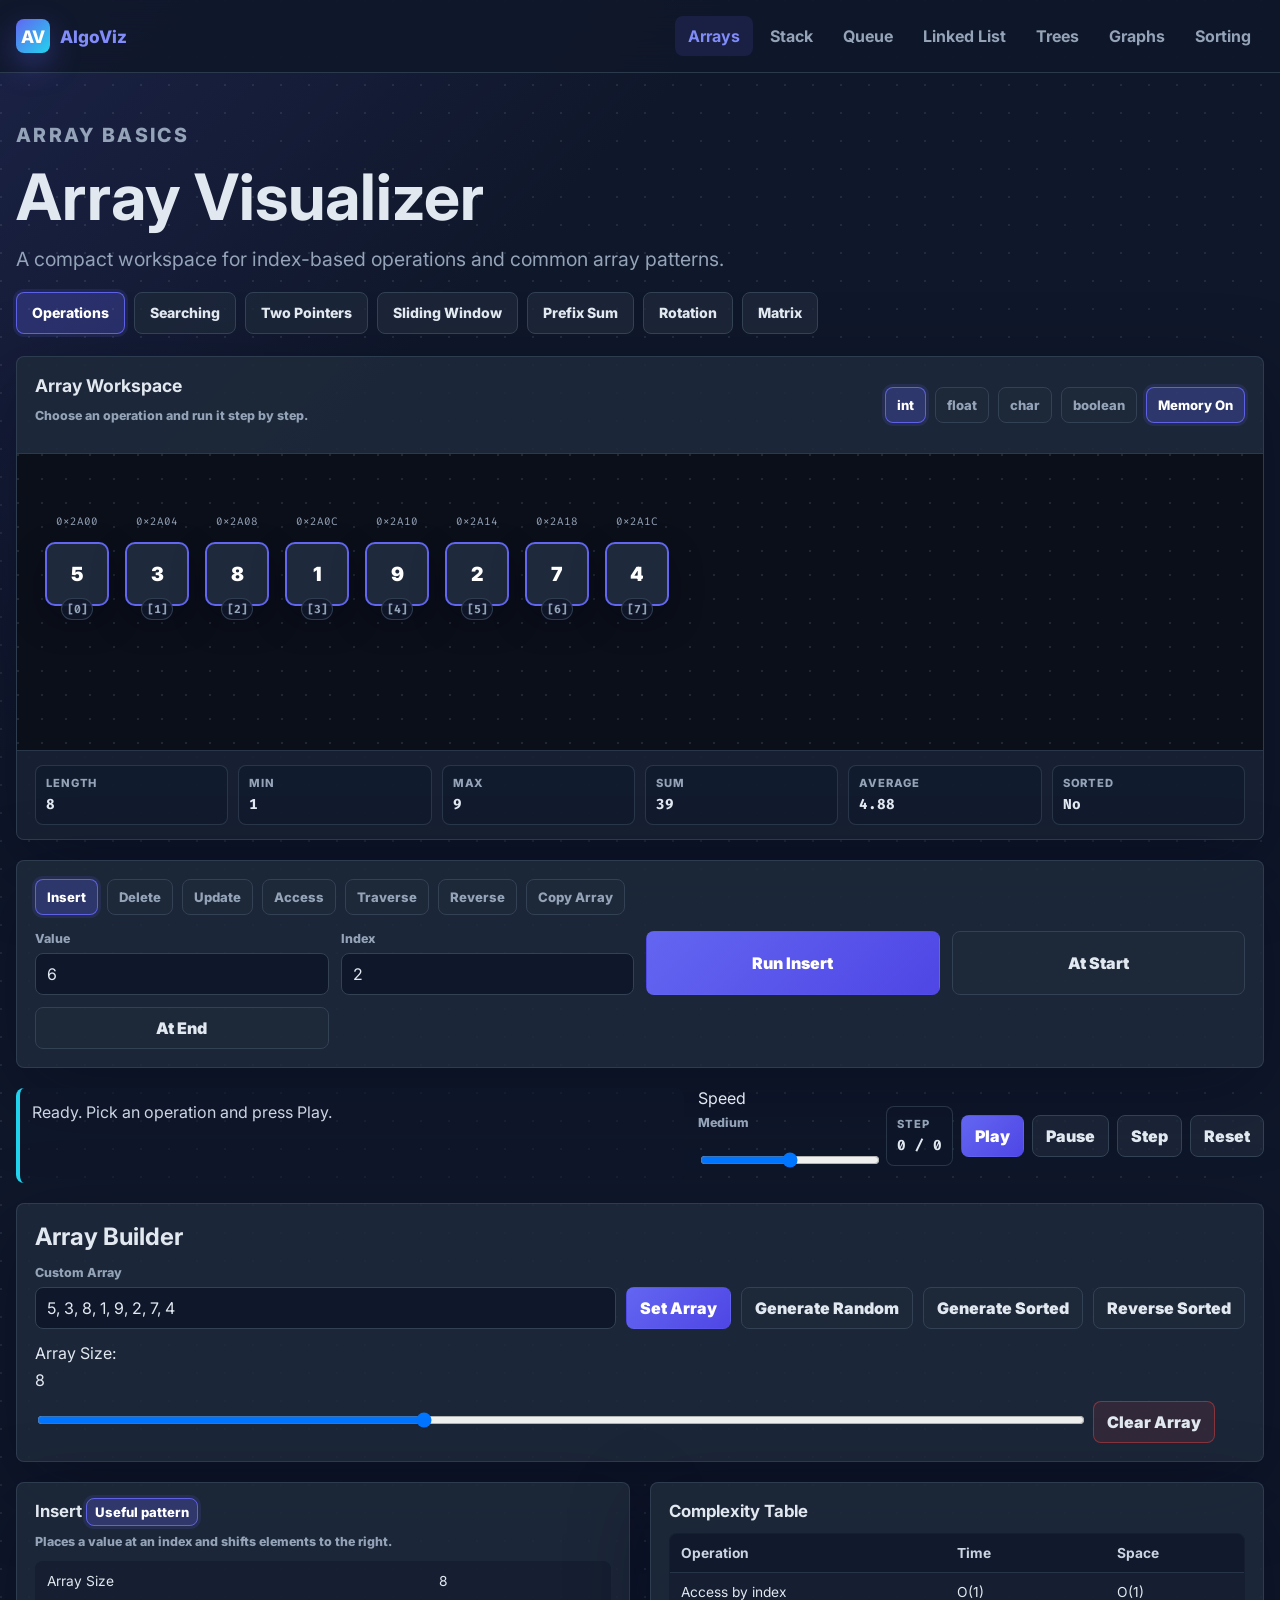
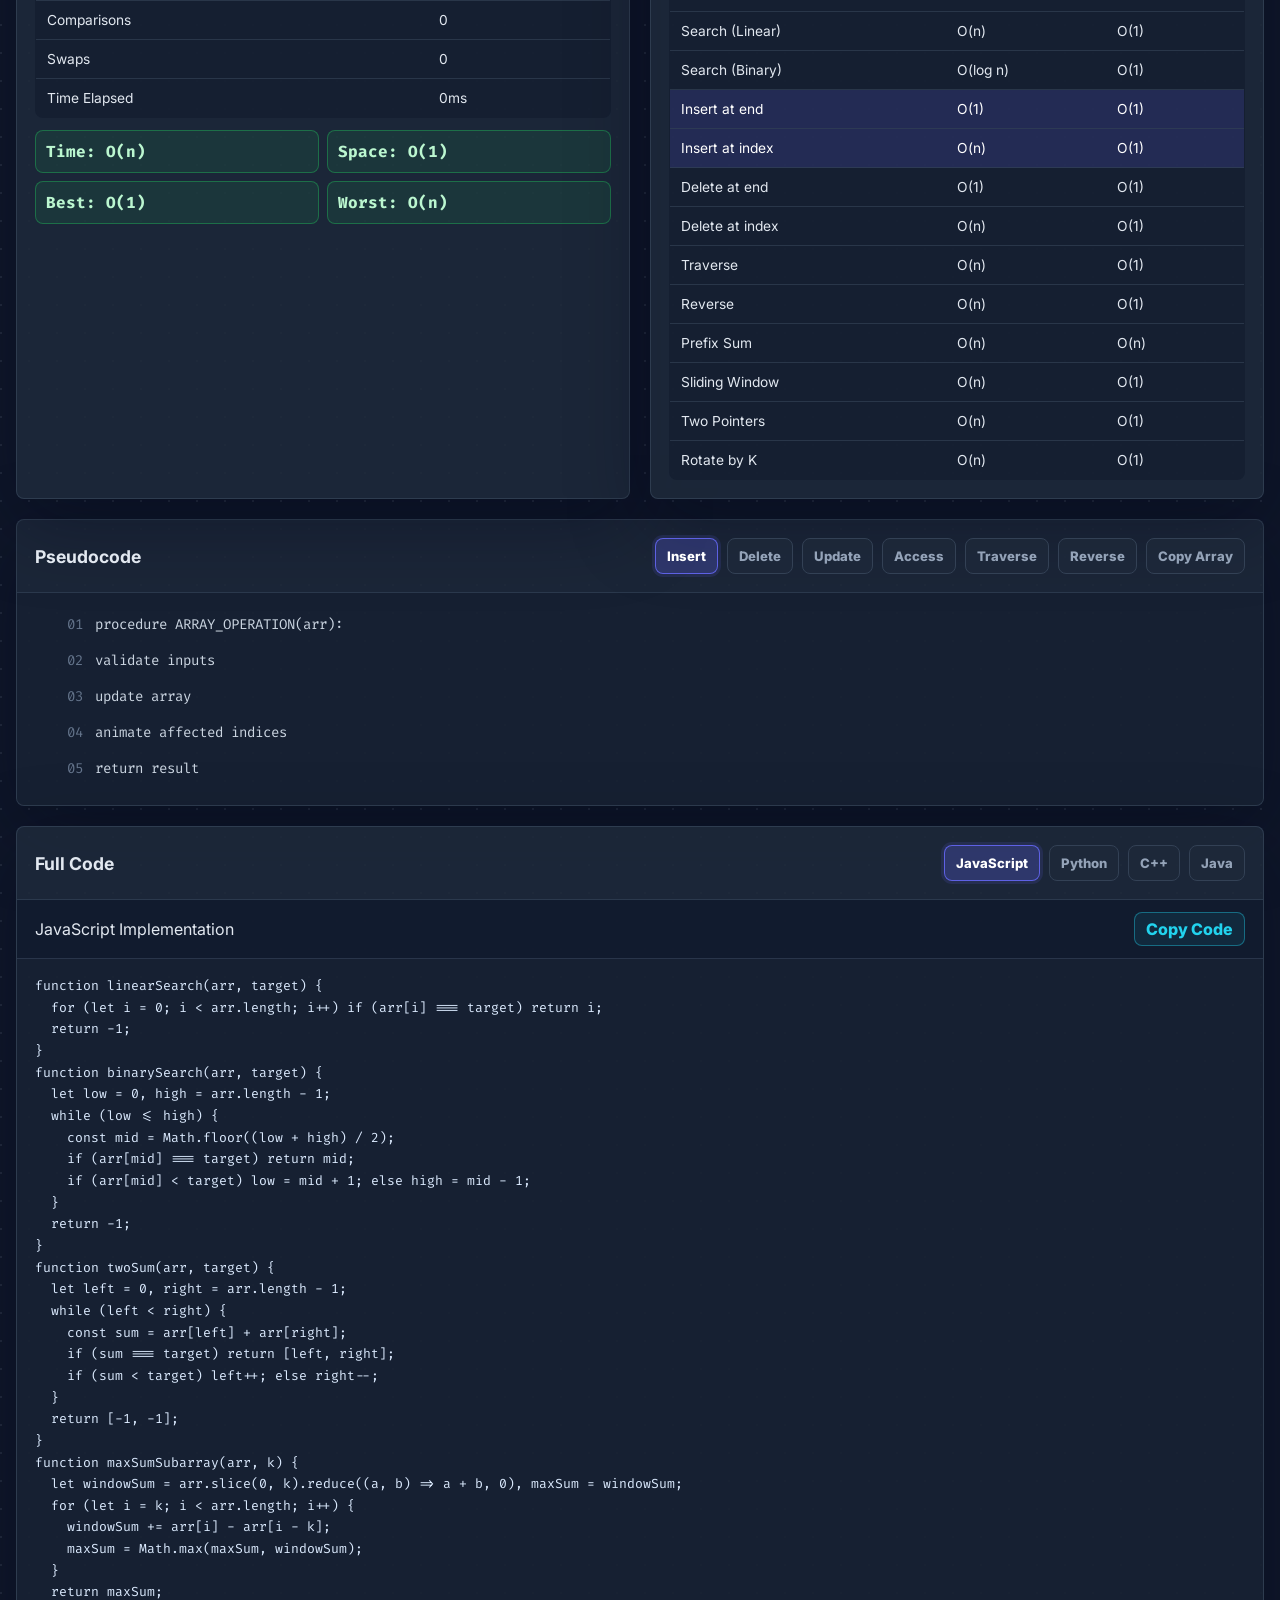
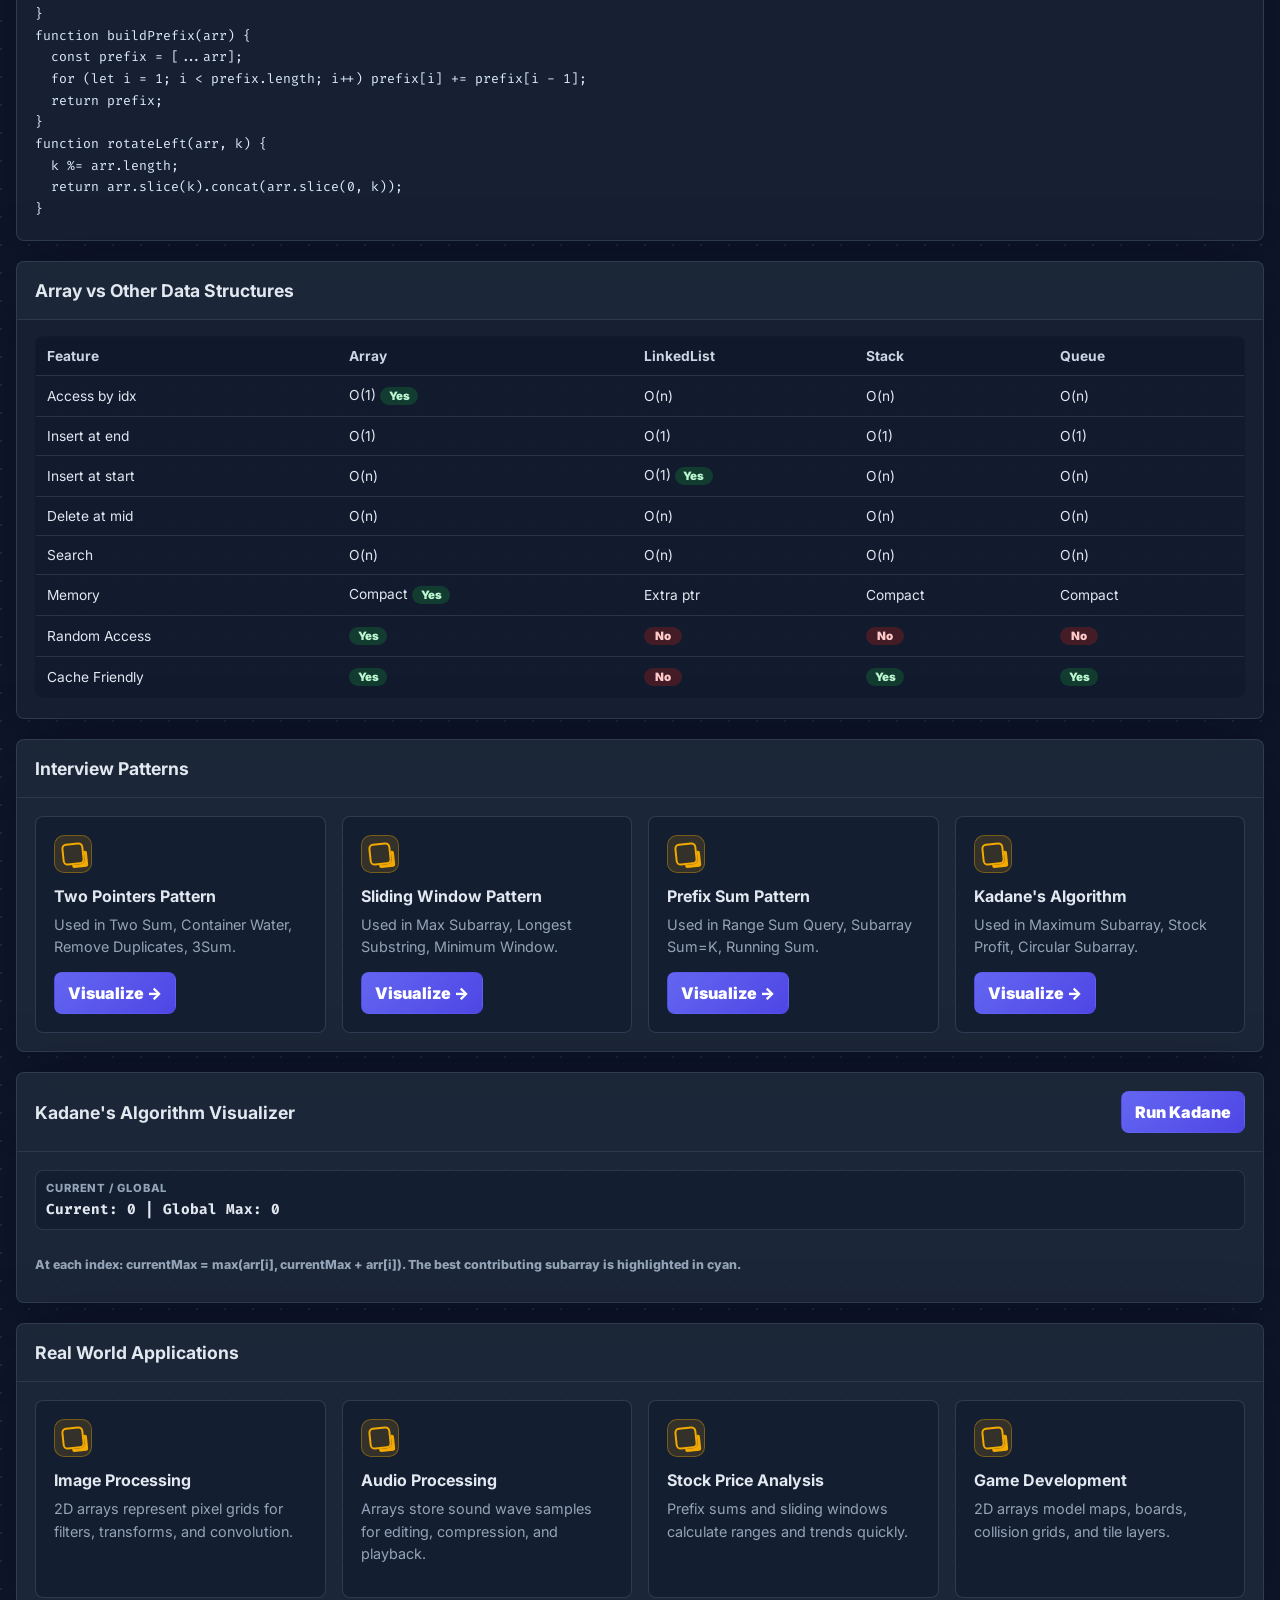
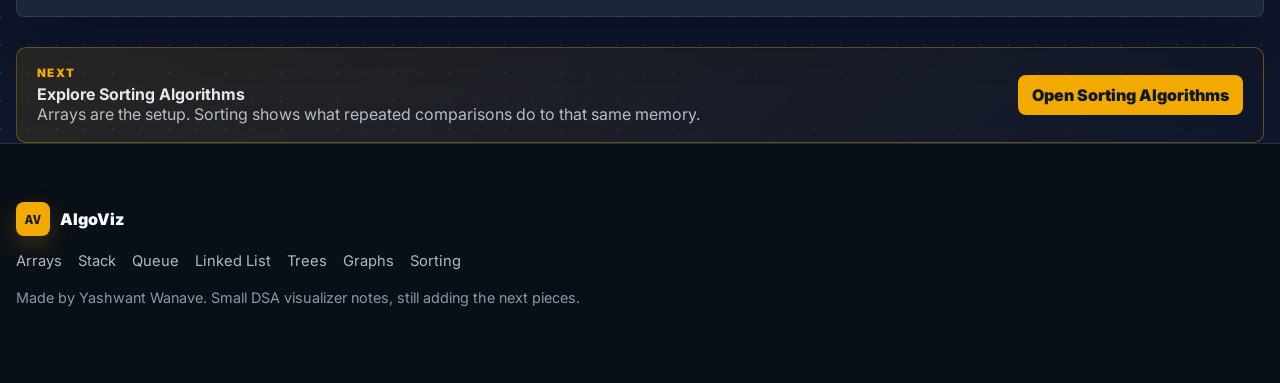
==== commit 2f832edf: "Merge changes" ====
--- a/array.html
+++ b/array.html
@@ -116,6 +116,10 @@
     .array-cell.current { background: #312e81; border-color: var(--accent-strong); box-shadow: 0 0 24px rgba(129,140,248,.62); transform: translateY(-6px) scale(1.04); }
     .array-cell.left { background: #1e3a5f; border-color: var(--secondary); }
     .array-cell.right { background: #3b0764; border-color: var(--purple); }
+    .array-cell.in-window { outline: 3px solid rgba(99,102,241,.42); outline-offset: 3px; }
+    .array-cell.prefix-ready { box-shadow: 0 0 22px rgba(34,211,238,.35), 0 14px 34px rgba(2,6,23,.32); }
+    .array-cell.best { background: #064e3b; border-color: var(--green); box-shadow: 0 0 26px rgba(34,197,94,.5); }
+    .array-cell.kadane-drop { background: #7f1d1d; border-color: var(--danger); opacity: .72; }
     .array-cell.dim { opacity: .28; }
     .array-cell.inserted { animation: dropIn .4s cubic-bezier(.2,1.2,.36,1) both; }
     .pointer {
@@ -135,6 +139,19 @@
     .window-band span {
       position: absolute; top: -24px; left: 50%; transform: translateX(-50%); color: var(--accent-strong); font-size: .72rem; font-weight: 900;
     }
+    .trace-panel {
+      display: none; min-width: min(760px, 100%); margin: 4px 6px 0; padding: 14px;
+      border: 1px solid rgba(51,65,85,.9); border-radius: 10px; background: rgba(15,23,42,.78);
+      box-shadow: inset 0 0 0 1px rgba(148,163,184,.04); gap: 12px;
+    }
+    .trace-head { display: flex; align-items: center; justify-content: space-between; gap: 12px; flex-wrap: wrap; }
+    .trace-head strong { color: #e0f2fe; }
+    .trace-head span { color: var(--muted); font-size: .78rem; font-weight: 800; }
+    .trace-cards { display: grid; grid-template-columns: repeat(4, minmax(120px, 1fr)); gap: 10px; }
+    .trace-card { border: 1px solid rgba(51,65,85,.85); border-radius: 8px; padding: 10px; background: rgba(30,41,59,.72); }
+    .trace-card span { display: block; color: var(--muted); font-size: .7rem; font-weight: 900; text-transform: uppercase; }
+    .trace-card strong { display: block; margin-top: 6px; font-family: "Fira Code", monospace; color: #f8fafc; }
+    .trace-formula { border-left: 3px solid var(--secondary); padding-left: 10px; color: #c4b5fd; font-family: "Fira Code", monospace; font-size: .86rem; line-height: 1.5; }
     .copy-row { margin-top: 20px; padding-top: 12px; border-top: 1px dashed rgba(148,163,184,.3); }
     .stats-bar {
       display: grid; grid-template-columns: repeat(6, minmax(0, 1fr)); gap: 10px;
@@ -221,16 +238,158 @@
       .nav-links a { justify-content: center; }
       .visual-header, .section-header, .code-toolbar, .status-row { align-items: flex-start; flex-direction: column; display: flex; }
       .stats-bar, .control-grid, .builder-grid, .info-grid, .pattern-grid, .apps, .complexity-badges { grid-template-columns: 1fr; }
+      .trace-cards { grid-template-columns: 1fr 1fr; }
       .array-cell { width: 44px; height: 44px; font-size: 1rem; }
       .array-item-wrap { width: 52px; height: 104px; }
       .matrix-cell { width: 42px; height: 42px; }
     }
+
+
+    /* Shared site shell: common nav/footer/closing bits without changing visualizer logic. */
+    .eyebrow {
+      margin: 0 0 0.45rem;
+      color: #f2a900;
+      font-size: 0.78rem;
+      font-weight: 800;
+      letter-spacing: 0.12em;
+      text-transform: uppercase;
+    }
+    .av-shell-footer {
+      margin-top: 0;
+      border-top: 1px solid rgba(148, 163, 184, 0.22);
+      background: rgba(9, 15, 23, 0.94);
+      color: rgba(226, 232, 240, 0.78);
+    }
+    .av-footer-inner {
+      width: min(1500px, calc(100% - 32px));
+      margin: 0 auto;
+      padding: 28px 0 34px;
+      display: grid;
+      gap: 16px;
+    }
+    .av-footer-brand {
+      display: flex;
+      align-items: center;
+      gap: 10px;
+      color: #f8fafc;
+      font-weight: 900;
+      text-decoration: none;
+    }
+    .av-logo-mark {
+      width: 34px;
+      height: 34px;
+      display: inline-grid;
+      place-items: center;
+      border-radius: 8px;
+      color: #111827;
+      background: #f2a900;
+      font-family: "Fira Code", monospace;
+      font-size: 0.82rem;
+      box-shadow: 0 10px 24px rgba(242, 169, 0, 0.22);
+    }
+    .av-footer-links {
+      display: flex;
+      flex-wrap: wrap;
+      gap: 10px 16px;
+    }
+    .av-footer-links a {
+      color: inherit;
+      text-decoration: none;
+      font-size: 0.92rem;
+    }
+    .av-footer-links a:hover { color: #f2a900; }
+    .av-footer-note {
+      margin: 0;
+      color: rgba(148, 163, 184, 0.92);
+      line-height: 1.6;
+      font-size: 0.9rem;
+    }
+    .av-next-section {
+      width: min(1500px, calc(100% - 32px));
+      margin: 30px auto 0;
+      padding: 18px 20px;
+      border: 1px solid rgba(242, 169, 0, 0.34);
+      border-radius: 10px;
+      background: linear-gradient(135deg, rgba(242, 169, 0, 0.11), rgba(15, 23, 42, 0.68));
+      display: flex;
+      align-items: center;
+      justify-content: space-between;
+      gap: 18px;
+      color: #e5e7eb;
+    }
+    .av-next-section p { margin: 0; color: rgba(226, 232, 240, 0.78); }
+    .av-next-section a {
+      color: #111827;
+      background: #f2a900;
+      text-decoration: none;
+      font-weight: 900;
+      border-radius: 8px;
+      padding: 10px 14px;
+      white-space: nowrap;
+    }
+    .av-next-kicker {
+      display: block;
+      color: #f2a900;
+      font-size: 0.72rem;
+      font-weight: 900;
+      letter-spacing: 0.12em;
+      text-transform: uppercase;
+      margin-bottom: 4px;
+    }
+    .av-badge-yes, .av-badge-no {
+      display: inline-flex;
+      align-items: center;
+      justify-content: center;
+      min-width: 38px;
+      padding: 2px 8px;
+      border-radius: 999px;
+      font-size: 0.72rem;
+      font-weight: 900;
+    }
+    .av-badge-yes { color: #bbf7d0; background: rgba(22, 101, 52, 0.45); }
+    .av-badge-no { color: #fecaca; background: rgba(127, 29, 29, 0.45); }
+    .app-icon,
+    .app-card > span:first-child,
+    .pattern-card > span:first-child {
+      width: 38px;
+      height: 38px;
+      display: inline-grid;
+      place-items: center;
+      border-radius: 10px;
+      background: rgba(242, 169, 0, 0.14);
+      border: 1px solid rgba(242, 169, 0, 0.36);
+      color: #f2a900;
+      font-size: 0;
+    }
+    .app-icon::before,
+    .app-card > span:first-child::before,
+    .pattern-card > span:first-child::before {
+      content: "";
+      width: 18px;
+      height: 18px;
+      border: 2px solid currentColor;
+      border-radius: 5px;
+      box-shadow: 6px 6px 0 -3px currentColor;
+      transform: rotate(-6deg);
+    }
+    .av-zoom-controls button,
+    .control-button,
+    .operation-button,
+    .btn-op,
+    .btn-traverse {
+      letter-spacing: 0;
+    }
+    @media (max-width: 768px) {
+      .av-next-section { align-items: flex-start; flex-direction: column; }
+      .av-next-section a { white-space: normal; }
+    }
+
   </style>
 </head>
 <body>
   <nav class="navbar">
     <div class="nav-inner">
-      <a class="logo" href="array.html"><span class="logo-mark">AV</span><span>AlgoViz</span></a>
+      <a href="array.html" class="logo" aria-label="AlgoViz home"><span class="logo-mark" aria-hidden="true">AV</span><span>AlgoViz</span></a>
       <button class="hamburger" id="menuButton" type="button" aria-label="Open navigation" aria-expanded="false"><span></span><span></span><span></span></button>
       <ul class="nav-links" id="navLinks">
         <li><a class="active" href="array.html">Arrays</a></li>
@@ -246,8 +405,9 @@
 
   <main class="page">
     <header class="hero">
+      <p class="eyebrow">Array basics</p>
       <h1>Array Visualizer</h1>
-      <p>The foundation of every data structure and algorithm in computer science</p>
+      <p>A compact workspace for index-based operations and common array patterns.</p>
       <div class="pill-row" id="categoryPills"></div>
     </header>
 
@@ -269,6 +429,7 @@
         <div id="arrayRow" class="array-row"></div>
         <div id="copyRow" class="array-row copy-row" style="display:none"></div>
         <div id="matrixView" style="display:none"></div>
+        <div id="tracePanel" class="trace-panel"></div>
       </div>
       <div class="stats-bar" id="statsBar"></div>
     </section>
@@ -283,10 +444,10 @@
       <div class="play-controls">
         <label class="field" style="min-width:180px">Speed <span class="small-label" id="speedLabel">Medium</span><input type="range" id="speedRange" min="0" max="2" value="1"></label>
         <span class="metric-card"><span>Step</span><strong id="stepCounter">0 / 0</strong></span>
-        <button class="control-button primary" id="playButton" type="button">▶ Play</button>
-        <button class="control-button" id="pauseButton" type="button">⏸ Pause</button>
-        <button class="control-button" id="stepButton" type="button">⏭ Step</button>
-        <button class="control-button" id="resetButton" type="button">↺ Reset</button>
+        <button class="control-button primary" id="playButton" type="button">Play</button>
+        <button class="control-button" id="pauseButton" type="button">Pause</button>
+        <button class="control-button" id="stepButton" type="button">Step</button>
+        <button class="control-button" id="resetButton" type="button">Reset</button>
       </div>
     </section>
 
@@ -307,7 +468,7 @@
 
     <section class="info-grid">
       <div class="panel info-card">
-        <h2 id="operationName">Operation Info <span class="mini-button active" style="padding:5px 8px">💼 FAANG</span></h2>
+        <h2 id="operationName">Operation Info <span class="mini-button active" style="padding:5px 8px">Useful pattern</span></h2>
         <p id="operationDescription" class="small-label"></p>
         <table class="data-table"><tbody id="metricsBody"></tbody></table>
         <div class="complexity-badges" id="complexityBadges"></div>
@@ -338,26 +499,26 @@
         <table class="data-table">
           <thead><tr><th>Feature</th><th>Array</th><th>LinkedList</th><th>Stack</th><th>Queue</th></tr></thead>
           <tbody>
-            <tr><td>Access by idx</td><td>O(1)✅</td><td>O(n)</td><td>O(n)</td><td>O(n)</td></tr>
+            <tr><td>Access by idx</td><td>O(1) <span class="av-badge-yes">Yes</span></td><td>O(n)</td><td>O(n)</td><td>O(n)</td></tr>
             <tr><td>Insert at end</td><td>O(1)</td><td>O(1)</td><td>O(1)</td><td>O(1)</td></tr>
-            <tr><td>Insert at start</td><td>O(n)</td><td>O(1)✅</td><td>O(n)</td><td>O(n)</td></tr>
+            <tr><td>Insert at start</td><td>O(n)</td><td>O(1) <span class="av-badge-yes">Yes</span></td><td>O(n)</td><td>O(n)</td></tr>
             <tr><td>Delete at mid</td><td>O(n)</td><td>O(n)</td><td>O(n)</td><td>O(n)</td></tr>
             <tr><td>Search</td><td>O(n)</td><td>O(n)</td><td>O(n)</td><td>O(n)</td></tr>
-            <tr><td>Memory</td><td>Compact✅</td><td>Extra ptr</td><td>Compact</td><td>Compact</td></tr>
-            <tr><td>Random Access</td><td>✅</td><td>❌</td><td>❌</td><td>❌</td></tr>
-            <tr><td>Cache Friendly</td><td>✅✅</td><td>❌</td><td>✅</td><td>✅</td></tr>
+            <tr><td>Memory</td><td>Compact <span class="av-badge-yes">Yes</span></td><td>Extra ptr</td><td>Compact</td><td>Compact</td></tr>
+            <tr><td>Random Access</td><td><span class="av-badge-yes">Yes</span></td><td><span class="av-badge-no">No</span></td><td><span class="av-badge-no">No</span></td><td><span class="av-badge-no">No</span></td></tr>
+            <tr><td>Cache Friendly</td><td><span class="av-badge-yes">Yes</span></td><td><span class="av-badge-no">No</span></td><td><span class="av-badge-yes">Yes</span></td><td><span class="av-badge-yes">Yes</span></td></tr>
           </tbody>
         </table>
       </div>
     </section>
 
     <section class="section">
-      <div class="section-header"><h2>FAANG Interview Patterns</h2></div>
+      <div class="section-header"><h2>Interview Patterns</h2></div>
       <div class="pattern-grid">
-        <article class="pattern-card"><span>🎯</span><h3>Two Pointers Pattern</h3><p>Used in Two Sum, Container Water, Remove Duplicates, 3Sum.</p><button class="control-button primary" data-demo="two">Visualize →</button></article>
-        <article class="pattern-card"><span>🪟</span><h3>Sliding Window Pattern</h3><p>Used in Max Subarray, Longest Substring, Minimum Window.</p><button class="control-button primary" data-demo="window">Visualize →</button></article>
-        <article class="pattern-card"><span>➕</span><h3>Prefix Sum Pattern</h3><p>Used in Range Sum Query, Subarray Sum=K, Running Sum.</p><button class="control-button primary" data-demo="prefix">Visualize →</button></article>
-        <article class="pattern-card"><span>🔄</span><h3>Kadane's Algorithm</h3><p>Used in Maximum Subarray, Stock Profit, Circular Subarray.</p><button class="control-button primary" data-demo="kadane">Visualize →</button></article>
+        <article class="pattern-card"><span></span><h3>Two Pointers Pattern</h3><p>Used in Two Sum, Container Water, Remove Duplicates, 3Sum.</p><button class="control-button primary" data-demo="two">Visualize →</button></article>
+        <article class="pattern-card"><span></span><h3>Sliding Window Pattern</h3><p>Used in Max Subarray, Longest Substring, Minimum Window.</p><button class="control-button primary" data-demo="window">Visualize →</button></article>
+        <article class="pattern-card"><span></span><h3>Prefix Sum Pattern</h3><p>Used in Range Sum Query, Subarray Sum=K, Running Sum.</p><button class="control-button primary" data-demo="prefix">Visualize →</button></article>
+        <article class="pattern-card"><span></span><h3>Kadane's Algorithm</h3><p>Used in Maximum Subarray, Stock Profit, Circular Subarray.</p><button class="control-button primary" data-demo="kadane">Visualize →</button></article>
       </div>
     </section>
 
@@ -372,18 +533,38 @@
     <section class="section">
       <div class="section-header"><h2>Real World Applications</h2></div>
       <div class="apps">
-        <article class="app-card"><span>📸</span><h3>Image Processing</h3><p>2D arrays represent pixel grids for filters, transforms, and convolution.</p></article>
-        <article class="app-card"><span>🎵</span><h3>Audio Processing</h3><p>Arrays store sound wave samples for editing, compression, and playback.</p></article>
-        <article class="app-card"><span>🏦</span><h3>Stock Price Analysis</h3><p>Prefix sums and sliding windows calculate ranges and trends quickly.</p></article>
-        <article class="app-card"><span>🎮</span><h3>Game Development</h3><p>2D arrays model maps, boards, collision grids, and tile layers.</p></article>
+        <article class="app-card"><span></span><h3>Image Processing</h3><p>2D arrays represent pixel grids for filters, transforms, and convolution.</p></article>
+        <article class="app-card"><span></span><h3>Audio Processing</h3><p>Arrays store sound wave samples for editing, compression, and playback.</p></article>
+        <article class="app-card"><span></span><h3>Stock Price Analysis</h3><p>Prefix sums and sliding windows calculate ranges and trends quickly.</p></article>
+        <article class="app-card"><span></span><h3>Game Development</h3><p>2D arrays model maps, boards, collision grids, and tile layers.</p></article>
       </div>
     </section>
   </main>
-
-  <footer class="footer">
-    <div class="footer-inner">
-      <div><a class="logo" href="array.html"><span class="logo-mark">AV</span><span>AlgoViz</span></a><div style="margin-top:8px">Visualize. Understand. Master.</div><div style="margin-top:8px">© 2025 AlgoViz. All rights reserved. Built with ❤️ by Yashwant Wanave</div></div>
-      <div class="footer-links"><a class="active" href="array.html">Arrays</a><a href="stack.html">Stack</a><a href="queue.html">Queue</a><a href="linkedlist.html">Linked List</a><a href="tree.html">Trees</a><a href="graph.html">Graphs</a><a href="sorting.html">Sorting</a></div>
+  <section class="av-next-section" aria-label="Next topic">
+    <div>
+      <span class="av-next-kicker">Next</span>
+      <strong>Explore Sorting Algorithms</strong>
+      <p>Arrays are the setup. Sorting shows what repeated comparisons do to that same memory.</p>
+    </div>
+    <a href="sorting.html">Open Sorting Algorithms</a>
+  </section>
+
+  <footer class="footer av-shell-footer">
+    <div class="av-footer-inner">
+      <a class="av-footer-brand" href="array.html" aria-label="AlgoViz home">
+        <span class="av-logo-mark">AV</span>
+        <span>AlgoViz</span>
+      </a>
+      <nav class="av-footer-links" aria-label="Footer navigation">
+        <a href="array.html">Arrays</a>
+        <a href="stack.html">Stack</a>
+        <a href="queue.html">Queue</a>
+        <a href="linkedlist.html">Linked List</a>
+        <a href="tree.html">Trees</a>
+        <a href="graph.html">Graphs</a>
+        <a href="sorting.html">Sorting</a>
+      </nav>
+      <p class="av-footer-note">Made by Yashwant Wanave. Small DSA visualizer notes, still adding the next pieces.</p>
     </div>
   </footer>
 
@@ -438,10 +619,10 @@
       "C++": `#include <iostream>\n#include <vector>\n#include <algorithm>\nusing namespace std;\nint linearSearch(vector<int>& arr, int target) {\n  for (int i = 0; i < arr.size(); i++) if (arr[i] == target) return i;\n  return -1;\n}\nint binarySearch(vector<int>& arr, int target) {\n  int low = 0, high = arr.size() - 1;\n  while (low <= high) {\n    int mid = low + (high - low) / 2;\n    if (arr[mid] == target) return mid;\n    if (arr[mid] < target) low = mid + 1; else high = mid - 1;\n  }\n  return -1;\n}\npair<int,int> twoSum(vector<int>& arr, int target) {\n  int left = 0, right = arr.size() - 1;\n  while (left < right) {\n    int sum = arr[left] + arr[right];\n    if (sum == target) return {left, right};\n    if (sum < target) left++; else right--;\n  }\n  return {-1, -1};\n}\nint maxSumSubarray(vector<int>& arr, int k) {\n  int windowSum = 0, maxSum = 0;\n  for (int i = 0; i < k; i++) windowSum += arr[i];\n  maxSum = windowSum;\n  for (int i = k; i < arr.size(); i++) {\n    windowSum += arr[i] - arr[i-k];\n    maxSum = max(maxSum, windowSum);\n  }\n  return maxSum;\n}\nvector<int> buildPrefix(vector<int>& arr) {\n  vector<int> prefix(arr.size()); prefix[0] = arr[0];\n  for (int i = 1; i < arr.size(); i++) prefix[i] = prefix[i-1] + arr[i];\n  return prefix;\n}\nvoid rotateLeft(vector<int>& arr, int k) {\n  int n = arr.size(); k %= n;\n  reverse(arr.begin(), arr.begin() + k);\n  reverse(arr.begin() + k, arr.end());\n  reverse(arr.begin(), arr.end());\n}`,
       Java: `class ArrayAlgorithms {\n  static int linearSearch(int[] arr, int target) {\n    for (int i = 0; i < arr.length; i++) if (arr[i] == target) return i;\n    return -1;\n  }\n  static int binarySearch(int[] arr, int target) {\n    int low = 0, high = arr.length - 1;\n    while (low <= high) {\n      int mid = low + (high - low) / 2;\n      if (arr[mid] == target) return mid;\n      if (arr[mid] < target) low = mid + 1; else high = mid - 1;\n    }\n    return -1;\n  }\n}`
     };
-    const dom = Object.fromEntries(["menuButton","navLinks","categoryPills","operationTabs","controlGrid","arrayRow","copyRow","matrixView","statsBar","statusBox","speedRange","speedLabel","stepCounter","playButton","pauseButton","stepButton","resetButton","customArray","setArrayButton","randomButton","sortedButton","reverseSortedButton","clearButton","sizeRange","sizeLabel","operationName","operationDescription","metricsBody","complexityBadges","complexityTable","pseudoTabs","pseudoCode","codeTabs","codeTitle","codeBlock","copyCodeButton","visualTitle","stepExplanation","memoryToggle","kadaneButton","kadaneStatus"].map(id => [id, document.getElementById(id)]));
+    const dom = Object.fromEntries(["menuButton","navLinks","categoryPills","operationTabs","controlGrid","arrayRow","copyRow","matrixView","tracePanel","statsBar","statusBox","speedRange","speedLabel","stepCounter","playButton","pauseButton","stepButton","resetButton","customArray","setArrayButton","randomButton","sortedButton","reverseSortedButton","clearButton","sizeRange","sizeLabel","operationName","operationDescription","metricsBody","complexityBadges","complexityTable","pseudoTabs","pseudoCode","codeTabs","codeTitle","codeBlock","copyCodeButton","visualTitle","stepExplanation","memoryToggle","kadaneButton","kadaneStatus"].map(id => [id, document.getElementById(id)]));
     let arr = [5,3,8,1,9,2,7,4], original = [...arr], matrix = [[1,2,3,4],[5,6,7,8],[9,10,11,12],[13,14,15,16]];
     let activeCategory = "operations", activeOp = "Insert", arrayType = "int", showMemory = true;
-    let states = {}, pointers = {}, windowRange = null, prefixArray = [], copyArray = [], currentLine = null;
+    let states = {}, pointers = {}, windowRange = null, prefixArray = [], copyArray = [], traceState = null, currentLine = null;
     let steps = [], stepIndex = 0, playing = false, metrics = { comparisons:0, swaps:0, started:0, elapsed:0 };
     let activeCode = "JavaScript";
     const sleep = ms => new Promise(r => setTimeout(r, ms));
@@ -476,18 +657,28 @@
       dom.matrixView.style.display = activeCategory === "matrix" ? "block" : "none";
       dom.arrayRow.style.display = activeCategory === "matrix" ? "none" : "flex";
       dom.copyRow.style.display = copyArray.length ? "flex" : "none";
-      if (activeCategory === "matrix") return renderMatrix();
+      if (activeCategory === "matrix") { renderTrace(); return renderMatrix(); }
       const startLeft = windowRange ? 6 + windowRange.left * 80 : 0;
       const width = windowRange ? (windowRange.right - windowRange.left + 1) * 80 - 8 : 0;
       dom.arrayRow.innerHTML = (windowRange ? `<div class="window-band" style="left:${startLeft}px;width:${width}px"><span>window</span></div>` : "") + arr.map((v,i)=>`
         <div class="array-item-wrap">
           ${showMemory ? `<div class="memory">0x${(0x2A00 + i*4).toString(16).toUpperCase()}</div>` : ""}
           ${prefixArray[i] !== undefined ? `<div class="prefix-badge">${prefixArray[i]}</div>` : ""}
-          <div class="array-cell ${states[i]||''}">${displayValue(v)}</div>
+          <div class="array-cell ${states[i]||''} ${windowRange && i >= windowRange.left && i <= windowRange.right ? 'in-window' : ''} ${prefixArray[i] !== undefined ? 'prefix-ready' : ''}">${displayValue(v)}</div>
           <div class="index-badge">[${i}]</div>
           ${Object.entries(pointers).filter(([,idx])=>idx===i).map(([name])=>`<div class="pointer ${name.includes('right')||name==='high'?'right-pointer':''}">${name}</div>`).join("")}
         </div>`).join("");
       dom.copyRow.innerHTML = copyArray.map((v,i)=>`<div class="array-item-wrap"><div class="array-cell inserted">${displayValue(v)}</div><div class="index-badge">copy[${i}]</div></div>`).join("");
+      renderTrace();
+    }
+    function renderTrace(){
+      const visible = traceState && (["two","window","prefix"].includes(activeCategory) || traceState.force);
+      if (!visible) { dom.tracePanel.style.display = "none"; dom.tracePanel.innerHTML = ""; return; }
+      dom.tracePanel.style.display = "grid";
+      dom.tracePanel.innerHTML = `
+        <div class="trace-head"><strong>${traceState.title}</strong><span>${traceState.subtitle || activeOp}</span></div>
+        <div class="trace-cards">${traceState.cards.map(([label,value])=>`<div class="trace-card"><span>${label}</span><strong>${value}</strong></div>`).join("")}</div>
+        <div class="trace-formula">${traceState.formula}</div>`;
     }
     function renderMatrix(active=[]){
       const activeSet = new Set(active.map(x=>x.join(",")));
@@ -495,12 +686,12 @@
     }
     function renderStats(){
       const sum = arr.reduce((a,b)=>a+b,0), sorted = arr.every((v,i)=>!i || arr[i-1] <= v);
-      const stats = [["Length", arr.length], ["Min", arr.length?Math.min(...arr):"-"], ["Max", arr.length?Math.max(...arr):"-"], ["Sum", sum], ["Average", arr.length?(sum/arr.length).toFixed(2):"-"], ["Sorted", sorted?"✅":"❌"]];
+      const stats = [["Length", arr.length], ["Min", arr.length?Math.min(...arr):"-"], ["Max", arr.length?Math.max(...arr):"-"], ["Sum", sum], ["Average", arr.length?(sum/arr.length).toFixed(2):"-"], ["Sorted", sorted?"Yes":"No"]];
       dom.statsBar.innerHTML = stats.map(([k,v])=>`<div class="stat-card"><span>${k}</span><strong>${v}</strong></div>`).join("");
     }
     function renderInfo(){
       const info = opInfo[activeOp] || opInfo[activeOp.replace(" Array","")] || ["Array Operation","Interactive array operation with synced animation.","O(n)","O(1)","O(1)","O(n)"];
-      dom.operationName.innerHTML = `${info[0]} <span class="mini-button active" style="padding:5px 8px">💼 FAANG</span>`;
+      dom.operationName.innerHTML = `${info[0]} <span class="mini-button active" style="padding:5px 8px">Useful pattern</span>`;
       dom.operationDescription.textContent = info[1];
       dom.metricsBody.innerHTML = [["Array Size",arr.length],["Comparisons",metrics.comparisons],["Swaps",metrics.swaps],["Time Elapsed",`${metrics.elapsed}ms`]].map(r=>`<tr><td>${r[0]}</td><td>${r[1]}</td></tr>`).join("");
       dom.complexityBadges.innerHTML = `<div class="complexity-pill">Time: ${info[2]}</div><div class="complexity-pill">Space: ${info[3]}</div><div class="complexity-pill">Best: ${info[4]}</div><div class="complexity-pill">Worst: ${info[5]}</div>`;
@@ -510,7 +701,7 @@
     function renderPseudo(){ const lines = pseudocode[activeOp] || pseudocode[activeOp.replace(" Array","")] || pseudocode.default; dom.pseudoCode.innerHTML = lines.map((l,i)=>`<span class="pseudo-line ${i===currentLine?'active':''}"><span>${String(i+1).padStart(2,"0")}</span><span>${l}</span></span>`).join(""); }
     function renderCodeTabs(){ dom.codeTabs.innerHTML = Object.keys(codeSamples).map(k=>`<button class="tab-button${k===activeCode?' active':''}" data-code="${k}">${k}</button>`).join(""); }
     function renderCode(){ dom.codeTitle.textContent = `${activeCode} Implementation`; dom.codeBlock.textContent = codeSamples[activeCode]; }
-    function resetVisual(){ states={}; pointers={}; windowRange=null; prefixArray=[]; copyArray=[]; currentLine=null; stepIndex=0; steps=[]; playing=false; metrics={comparisons:0,swaps:0,started:0,elapsed:0}; dom.stepCounter.textContent="0 / 0"; renderAll(); }
+    function resetVisual(){ states={}; pointers={}; windowRange=null; prefixArray=[]; copyArray=[]; traceState=null; currentLine=null; stepIndex=0; steps=[]; playing=false; metrics={comparisons:0,swaps:0,started:0,elapsed:0}; dom.stepCounter.textContent="0 / 0"; renderAll(); }
     function step(type,data={},line=0,explain=""){ return {type,data,line,explain}; }
     function buildSteps(action="main"){
       const val = +(document.getElementById("valueInput")?.value || document.getElementById("targetInput")?.value || document.getElementById("kInput")?.value || 0);
@@ -528,32 +719,53 @@
       else if(op.includes("Binary")){ work.sort((a,b)=>a-b); s.push(step("set",{arr:[...work]},0,"Auto-sorted array for binary search")); let low=0,high=work.length-1; while(low<=high){let mid=Math.floor((low+high)/2); const dim=Object.fromEntries(work.map((_,i)=>[i,i<low||i>high?"dim":i===mid?"current":""])); s.push(step("mark",{states:dim,pointers:{low,mid,high}},3,`LOW=${low}, MID=${mid}, HIGH=${high}. arr[mid]=${work[mid]}`)); if(work[mid]===val){s.push(step("mark",{states:{[mid]:"found"},pointers:{low,mid,high}},4,`Found target at ${mid}`)); break;} work[mid]<val?low=mid+1:high=mid-1;}}
       else if(op==="Jump Search"){ const jump=Math.ceil(Math.sqrt(work.length)); for(let i=0;i<work.length;i+=jump)s.push(step("mark",{states:{[i]:"comparing"},pointers:{jump:i},metric:"compare"},1,`Jumping to index ${i}`)); }
       else if(op==="Interpolation Search"){ const pos=Math.min(work.length-1,Math.max(0,Math.floor((val-Math.min(...work))/(Math.max(...work)-Math.min(...work)||1)*(work.length-1)))); s.push(step("mark",{states:{[pos]:"current"},pointers:{pos}},1,`pos = low + [(target-arr[low])/(arr[high]-arr[low])] × (high-low) = ${pos}`)); }
-      else if(op==="Two Sum"){ work.sort((a,b)=>a-b); s.push(step("set",{arr:[...work]},0,"Sorted array for two-sum two pointers")); let left=0,right=work.length-1; while(left<right){let sum=work[left]+work[right]; s.push(step("mark",{states:{[left]:"left",[right]:"right"},pointers:{left,rightPointer:right}},3,`Current Sum: ${sum}`)); if(sum===val){s.push(step("mark",{states:{[left]:"found",[right]:"found"}},4,`Pair found: ${work[left]} + ${work[right]} = ${val}`)); break;} sum<val?left++:right--;}}
-      else if(op==="Remove Duplicates"){ work.sort((a,b)=>a-b); let slow=0; for(let fast=1;fast<work.length;fast++){s.push(step("mark",{states:{[slow]:"left",[fast]:"current"},pointers:{slow,fast}},2,`Compare unique arr[${slow}] with arr[${fast}]`)); if(work[fast]!==work[slow])slow++;} }
-      else if(op==="Container With Most Water"){ let left=0,right=work.length-1,best=0; while(left<right){let area=(right-left)*Math.min(work[left],work[right]); best=Math.max(best,area); s.push(step("mark",{states:{[left]:"left",[right]:"right"},pointers:{left,rightPointer:right}},2,`Current Area: ${area} | Best: ${best}`)); work[left]<work[right]?left++:right--;}}
-      else if(op==="Move Zeroes"){ for(let i=0,last=0;i<work.length;i++){s.push(step("mark",{states:{[i]:"current",[last]:"left"},pointers:{scan:i,nonzero:last}},1,`Scan pointer at ${i}`)); if(work[i]!==0){[work[i],work[last]]=[work[last],work[i]]; s.push(step("set",{arr:[...work],states:{[i]:"swapping",[last]:"swapping"},metric:"swap"},2,"Moved non-zero forward")); last++;}}}
-      else if(op==="Palindrome Check"){ let left=0,right=work.length-1; while(left<right){s.push(step("mark",{states:{[left]:"left",[right]:"right"},pointers:{left,rightPointer:right}},1,work[left]===work[right]?"Match":"Mismatch")); left++; right--;}}
-      else if(op.includes("Window")||op==="Max Sum Subarray"||op==="Fixed Window"){ const k=Math.max(1,Math.min(val||3,work.length)); let sum=work.slice(0,k).reduce((a,b)=>a+b,0),max=sum,best=[0,k-1]; s.push(step("mark",{window:[0,k-1]},1,`Current: ${sum} | Maximum: ${max}`)); for(let i=k;i<work.length;i++){sum+=work[i]-work[i-k]; if(sum>max){max=sum; best=[i-k+1,i];} s.push(step("mark",{window:[i-k+1,i],states:{[i]:"current",[i-k]:"dim"}},4,`Adding arr[${i}]=${work[i]}, Removing arr[${i-k}]=${work[i-k]}. Current: ${sum} | Maximum: ${max}`));} s.push(step("mark",{window:best},6,`Maximum window sum = ${max}`));}
-      else if(op==="Longest Subarray"||op==="Variable Window"||op==="Minimum Window Substring"){ let left=0,sum=0,best=0,limit=val||15; for(let right=0;right<work.length;right++){sum+=work[right]; while(sum>limit&&left<=right)sum-=work[left++]; best=Math.max(best,right-left+1); s.push(step("mark",{window:[left,right],pointers:{left,rightPointer:right}},1,`Window length ${right-left+1}, best ${best}`));}}
-      else if(op==="Build Prefix Sum"){ let run=0,p=[]; work.forEach((x,i)=>{run+=x;p[i]=run;s.push(step("mark",{prefix:[...p],states:{[i]:"current"}},3,`prefix[${i}] = ${run}`));});}
-      else if(op==="Range Query"){ const p=[]; work.reduce((a,b,i)=>(p[i]=a+b,p[i]),0); const ans=p[r]-(l?p[l-1]:0); s.push(step("mark",{prefix:p,window:[l,r]},1,`sum(${l},${r}) = prefix[${r}] - prefix[${l-1}] = ${ans}`));}
-      else if(op==="Subarray Sum = K"){ const target=val||10; for(let i=0;i<work.length;i++){let sum=0; for(let j=i;j<work.length;j++){sum+=work[j]; if(sum===target)s.push(step("mark",{window:[i,j]},1,`Subarray [${i}..${j}] sums to ${target}`));}}}
+      else if(op==="Two Sum"){ work.sort((a,b)=>a-b); s.push(step("set",{arr:[...work],trace:{title:"Two Pointers",subtitle:"Sorted first",cards:[["target",val],["left","0"],["right",work.length-1],["sum","-"]],formula:"Sort array, then move left/right inward based on current sum."}},0,"Sorted array for two-sum two pointers")); let left=0,right=work.length-1; while(left<right){let sum=work[left]+work[right]; const move=sum===val?"match":sum<val?"sum too small: left++":"sum too large: right--"; s.push(step("mark",{states:{[left]:"left",[right]:"right"},pointers:{left,rightPointer:right},window:[left,right],trace:{title:"Two Pointers",subtitle:"Two Sum",cards:[["left",`${left} -> ${work[left]}`],["right",`${right} -> ${work[right]}`],["sum",sum],["target",val]],formula:`arr[left] + arr[right] = ${work[left]} + ${work[right]} = ${sum}. ${move}.`}},3,`Current Sum: ${sum}`)); if(sum===val){s.push(step("mark",{states:{[left]:"found",[right]:"found"},window:[left,right],trace:{title:"Two Pointers",subtitle:"Pair found",cards:[["left",left],["right",right],["pair",`${work[left]} + ${work[right]}`],["target",val]],formula:`Pair found because ${sum} == ${val}.`}},4,`Pair found: ${work[left]} + ${work[right]} = ${val}`)); break;} sum<val?left++:right--;}}
+      else if(op==="Three Sum"){ work.sort((a,b)=>a-b); s.push(step("set",{arr:[...work],trace:{title:"Two Pointers",subtitle:"Three Sum setup",cards:[["target",val],["fixed i","-"],["left","-"],["right","-"]],formula:"Fix one index, then solve Two Sum on the remaining range."}},0,"Sorted array for three-sum two pointers")); outer: for(let i=0;i<work.length-2;i++){let left=i+1,right=work.length-1; while(left<right){const sum=work[i]+work[left]+work[right]; const move=sum===val?"match":sum<val?"left++":"right--"; s.push(step("mark",{states:{[i]:"current",[left]:"left",[right]:"right"},pointers:{i,left,rightPointer:right},window:[i,right],trace:{title:"Two Pointers",subtitle:"Three Sum",cards:[["i",`${i} -> ${work[i]}`],["left",`${left} -> ${work[left]}`],["right",`${right} -> ${work[right]}`],["sum",sum]],formula:`${work[i]} + ${work[left]} + ${work[right]} = ${sum}; ${move}.`}},3,`Three Sum check: ${sum}`)); if(sum===val){s.push(step("mark",{states:{[i]:"found",[left]:"found",[right]:"found"},window:[i,right],trace:{title:"Two Pointers",subtitle:"Triplet found",cards:[["i",i],["left",left],["right",right],["target",val]],formula:`Triplet found: ${work[i]} + ${work[left]} + ${work[right]} = ${val}.`}},4,"Triplet found")); break outer;} sum<val?left++:right--;}}}
+      else if(op==="Remove Duplicates"){ work.sort((a,b)=>a-b); let slow=0; for(let fast=1;fast<work.length;fast++){const unique=work[fast]!==work[slow]; s.push(step("mark",{states:{[slow]:"left",[fast]:"current"},pointers:{slow,fast},window:[slow,fast],trace:{title:"Two Pointers",subtitle:"Remove Duplicates",cards:[["slow",`${slow} -> ${work[slow]}`],["fast",`${fast} -> ${work[fast]}`],["unique?",unique?"yes":"no"],["next",unique?"slow++":"skip"]],formula:`Compare arr[slow] and arr[fast]. ${unique?"New unique value found.":"Duplicate value, keep scanning."}`}},2,`Compare unique arr[${slow}] with arr[${fast}]`)); if(unique)slow++;} }
+      else if(op==="Container With Most Water"){ let left=0,right=work.length-1,best=0; while(left<right){let area=(right-left)*Math.min(work[left],work[right]); best=Math.max(best,area); const move=work[left]<work[right]?"left++":"right--"; s.push(step("mark",{states:{[left]:"left",[right]:"right"},pointers:{left,rightPointer:right},window:[left,right],trace:{title:"Two Pointers",subtitle:"Container With Most Water",cards:[["width",right-left],["height",Math.min(work[left],work[right])],["area",area],["best",best]],formula:`area = (${right} - ${left}) * min(${work[left]}, ${work[right]}) = ${area}; move ${move}.`}},2,`Current Area: ${area} | Best: ${best}`)); work[left]<work[right]?left++:right--;}}
+      else if(op==="Move Zeroes"){ for(let i=0,last=0;i<work.length;i++){s.push(step("mark",{states:{[i]:"current",[last]:"left"},pointers:{scan:i,nonzero:last},window:[last,i],trace:{title:"Two Pointers",subtitle:"Move Zeroes",cards:[["scan",`${i} -> ${work[i]}`],["nonzero slot",last],["action",work[i]!==0?"swap":"skip"],["array length",work.length]],formula:work[i]!==0?`arr[${i}] is non-zero, swap it into position ${last}.`:`arr[${i}] is zero, scan moves ahead.`}},1,`Scan pointer at ${i}`)); if(work[i]!==0){[work[i],work[last]]=[work[last],work[i]]; s.push(step("set",{arr:[...work],states:{[i]:"swapping",[last]:"swapping"},pointers:{scan:i,nonzero:last},window:[last,i],metric:"swap",trace:{title:"Two Pointers",subtitle:"Move Zeroes",cards:[["scan",i],["nonzero slot",last],["moved",work[last]],["swaps",metrics.swaps+1]],formula:`Non-zero moved forward; next nonzero slot becomes ${last+1}.`}},2,"Moved non-zero forward")); last++;}}}
+      else if(op==="Palindrome Check"){ let left=0,right=work.length-1; while(left<right){const ok=work[left]===work[right]; s.push(step("mark",{states:{[left]:"left",[right]:"right"},pointers:{left,rightPointer:right},window:[left,right],trace:{title:"Two Pointers",subtitle:"Palindrome Check",cards:[["left",`${left} -> ${work[left]}`],["right",`${right} -> ${work[right]}`],["match?",ok?"yes":"no"],["next","inward"]],formula:`Compare outer values: ${work[left]} ${ok?"==":"!="} ${work[right]}.`}},1,ok?"Match":"Mismatch")); left++; right--;}}
+      else if(op.includes("Window")||op==="Max Sum Subarray"||op==="Fixed Window"){ const k=Math.max(1,Math.min(val||3,work.length)); let sum=work.slice(0,k).reduce((a,b)=>a+b,0),max=sum,best=[0,k-1]; s.push(step("mark",{window:[0,k-1],states:Object.fromEntries(Array.from({length:k},(_,i)=>[i,"current"])),trace:{title:"Sliding Window",subtitle:"Initial fixed window",cards:[["k",k],["left",0],["right",k-1],["sum",sum]],formula:`Initial window sum = ${work.slice(0,k).join(" + ")} = ${sum}.`}},1,`Current: ${sum} | Maximum: ${max}`)); for(let i=k;i<work.length;i++){const outgoing=work[i-k], incoming=work[i]; sum+=incoming-outgoing; if(sum>max){max=sum; best=[i-k+1,i];} const left=i-k+1,right=i; s.push(step("mark",{window:[left,right],states:{[i]:"current",[i-k]:"dim"},pointers:{left,rightPointer:right},trace:{title:"Sliding Window",subtitle:"Slide one step",cards:[["add",`arr[${i}]=${incoming}`],["remove",`arr[${i-k}]=${outgoing}`],["current sum",sum],["best",max]],formula:`newSum = oldSum + ${incoming} - ${outgoing} = ${sum}.`}},4,`Adding arr[${i}]=${incoming}, Removing arr[${i-k}]=${outgoing}. Current: ${sum} | Maximum: ${max}`));} s.push(step("mark",{window:best,states:Object.fromEntries(Array.from({length:best[1]-best[0]+1},(_,n)=>[best[0]+n,"best"])),trace:{title:"Sliding Window",subtitle:"Best window",cards:[["left",best[0]],["right",best[1]],["max sum",max],["k",k]],formula:`Maximum window is [${best[0]}..${best[1]}] with sum ${max}.`}},6,`Maximum window sum = ${max}`));}
+      else if(op==="Longest Subarray"||op==="Variable Window"||op==="Minimum Window Substring"){ let left=0,sum=0,best=0,limit=val||15; for(let right=0;right<work.length;right++){sum+=work[right]; let removed=[]; while(sum>limit&&left<=right){removed.push(work[left]); sum-=work[left++];} best=Math.max(best,right-left+1); s.push(step("mark",{window:[left,right],pointers:{left,rightPointer:right},states:{[right]:"current",[left]:"left"},trace:{title:"Sliding Window",subtitle:"Variable window",cards:[["left",left],["right",right],["sum",sum],["best length",best]],formula:`Expand right, then shrink while sum > ${limit}. Removed: ${removed.length?removed.join(", "):"none"}.`}},1,`Window length ${right-left+1}, best ${best}`));}}
+      else if(op==="Build Prefix Sum"){ let run=0,p=[]; work.forEach((x,i)=>{const previous=i?p[i-1]:0; run+=x;p[i]=run;s.push(step("mark",{prefix:[...p],states:{[i]:"current"},pointers:{i},trace:{title:"Prefix Sum",subtitle:"Build running totals",cards:[["i",i],["arr[i]",x],["prefix[i-1]",previous],["prefix[i]",run]],formula:`prefix[${i}] = ${previous} + ${x} = ${run}.`}},3,`prefix[${i}] = ${run}`));});}
+      else if(op==="Range Query"){ const p=[]; work.reduce((a,b,i)=>(p[i]=a+b,p[i]),0); const safeL=Math.max(0,Math.min(l,work.length-1)), safeR=Math.max(safeL,Math.min(r,work.length-1)); const leftPart=safeL?p[safeL-1]:0; const ans=p[safeR]-leftPart; s.push(step("mark",{prefix:p,window:[safeL,safeR],states:{[safeL]:"left",[safeR]:"right"},pointers:{left:safeL,rightPointer:safeR},trace:{title:"Prefix Sum",subtitle:"Range Query",cards:[["left",safeL],["right",safeR],["prefix[right]",p[safeR]],["answer",ans]],formula:`sum(${safeL}, ${safeR}) = prefix[${safeR}] - prefix[${safeL-1}] = ${p[safeR]} - ${leftPart} = ${ans}.`}},1,`sum(${safeL},${safeR}) = ${ans}`));}
+      else if(op==="Subarray Sum = K"){ const target=val||10; let found=false; for(let i=0;i<work.length;i++){let sum=0; for(let j=i;j<work.length;j++){sum+=work[j]; s.push(step("mark",{window:[i,j],states:{[i]:"left",[j]:"right"},pointers:{start:i,end:j},trace:{title:"Prefix Sum",subtitle:"Subarray Sum = K",cards:[["start",i],["end",j],["current sum",sum],["target",target]],formula:`Add arr[${j}] = ${work[j]}; running subarray sum is ${sum}.`}},1,`Checking subarray [${i}..${j}] = ${sum}`)); if(sum===target){found=true; s.push(step("mark",{window:[i,j],states:Object.fromEntries(Array.from({length:j-i+1},(_,n)=>[i+n,"found"])),trace:{title:"Prefix Sum",subtitle:"Match found",cards:[["start",i],["end",j],["sum",sum],["target",target]],formula:`Subarray [${i}..${j}] sums to ${target}.`}},1,`Subarray [${i}..${j}] sums to ${target}`)); break;}} if(found)break;}}
       else if(op.includes("Rotate")){ const k=Math.abs(val||2)%work.length; const rotated=op==="Right Rotate"?work.slice(-k).concat(work.slice(0,-k)):work.slice(k).concat(work.slice(0,k)); s.push(step("mark",{window:[0,k-1]},1,`Step 1: first ${k} elements move`)); s.push(step("set",{arr:rotated},4,`${op} complete`));}
       else if(op==="Search in Rotated"){ s.push(step("mark",{states:{0:"left",[work.length-1]:"right"},pointers:{low:0,high:work.length-1}},2,"Identify sorted half and binary-search inside rotated array")); }
       else if(activeCategory==="matrix"){ return buildMatrixSteps(op); }
       return s.length?s:[step("mark",{states:{0:"current"}},0,`${op} demo complete`)];
     }
     function buildMatrixSteps(op){ const s=[]; const n=matrix.length; if(op==="Spiral Order"||op==="Traverse"){let top=0,bottom=n-1,left=0,right=n-1; while(top<=bottom&&left<=right){for(let c=left;c<=right;c++)s.push(step("matrix",{active:[[top,c]]},2,`Visit [${top}][${c}]`)); top++; for(let r=top;r<=bottom;r++)s.push(step("matrix",{active:[[r,right]]},2,`Visit [${r}][${right}]`)); right--; if(top<=bottom){for(let c=right;c>=left;c--)s.push(step("matrix",{active:[[bottom,c]]},2,`Visit [${bottom}][${c}]`)); bottom--;} if(left<=right){for(let r=bottom;r>=top;r--)s.push(step("matrix",{active:[[r,left]]},2,`Visit [${r}][${left}]`)); left++;}}} else if(op==="Rotate 90°"){let m=matrix.map((_,i)=>matrix.map(row=>row[i]).reverse()); s.push(step("matrixSet",{matrix:m},1,"Formula: [i][j] → [j][n-1-i]"));} else if(op==="Transpose"){let m=matrix.map(r=>[...r]); for(let i=0;i<n;i++)for(let j=i+1;j<n;j++){s.push(step("matrix",{active:[[i,j],[j,i]]},1,`Swap [${i}][${j}] with [${j}][${i}]`)); [m[i][j],m[j][i]]=[m[j][i],m[i][j]];} s.push(step("matrixSet",{matrix:m},2,"Transpose complete"));} else {s.push(step("matrix",{active:[[1,1]]},1,"Search cell highlighted"));} return s; }
-    function applyStep(st){ currentLine=st.line; if(st.data.arr) arr=[...st.data.arr]; if(st.data.matrix) matrix=st.data.matrix; states=st.data.states||{}; pointers=st.data.pointers||{}; windowRange=st.data.window?{left:st.data.window[0],right:st.data.window[1]}:null; prefixArray=st.data.prefix||prefixArray; copyArray=st.data.copy||copyArray; if(st.data.metric==="compare")metrics.comparisons++; if(st.data.metric==="swap")metrics.swaps++; metrics.elapsed=metrics.started?Date.now()-metrics.started:0; setStatus(st.explain); if(st.type==="matrix"||st.type==="matrixSet")renderMatrix(st.data.active||[]); renderArray(); renderInfo(); renderPseudo(); dom.stepCounter.textContent=`${stepIndex} / ${steps.length}`; }
-    function prepare(){ steps=buildSteps("main"); stepIndex=0; metrics={comparisons:0,swaps:0,started:Date.now(),elapsed:0}; states={}; pointers={}; prefixArray=[]; copyArray=[]; }
+    function applyStep(st){ currentLine=st.line; if(st.data.arr) arr=[...st.data.arr]; if(st.data.matrix) matrix=st.data.matrix; states=st.data.states||{}; pointers=st.data.pointers||{}; windowRange=st.data.window?{left:st.data.window[0],right:st.data.window[1]}:null; if(st.data.prefix !== undefined) prefixArray=st.data.prefix; if(st.data.copy !== undefined) copyArray=st.data.copy; traceState=st.data.trace||null; if(st.data.kadaneStatus) dom.kadaneStatus.textContent=st.data.kadaneStatus; if(st.data.metric==="compare")metrics.comparisons++; if(st.data.metric==="swap")metrics.swaps++; metrics.elapsed=metrics.started?Date.now()-metrics.started:0; setStatus(st.explain); if(st.type==="matrix"||st.type==="matrixSet")renderMatrix(st.data.active||[]); renderArray(); renderInfo(); renderPseudo(); dom.stepCounter.textContent=`${stepIndex} / ${steps.length}`; }
+    function prepare(){ steps=buildSteps("main"); stepIndex=0; metrics={comparisons:0,swaps:0,started:Date.now(),elapsed:0}; states={}; pointers={}; prefixArray=[]; copyArray=[]; traceState=null; }
     function stepForward(){ if(!steps.length)prepare(); if(stepIndex>=steps.length){playing=false; return false;} applyStep(steps[stepIndex]); stepIndex++; dom.stepCounter.textContent=`${stepIndex} / ${steps.length}`; return true; }
     async function play(){ if(playing){playing=false;return;} if(!steps.length||stepIndex>=steps.length)prepare(); playing=true; while(playing&&stepForward()) await sleep(delay()); playing=false; renderInfo(); }
-    function runAction(action){ steps=buildSteps(action); stepIndex=0; metrics={comparisons:0,swaps:0,started:Date.now(),elapsed:0}; play(); }
+    function runAction(action){ steps=buildSteps(action); stepIndex=0; metrics={comparisons:0,swaps:0,started:Date.now(),elapsed:0}; traceState=null; play(); }
     function setCategory(cat){ activeCategory=cat; activeOp=categories[cat].ops[0]; resetVisual(); }
     function setOperation(op){ activeOp=op; resetVisual(); }
     function setArray(values){ arr=values.slice(0,15); original=[...arr]; dom.sizeRange.value=arr.length||4; dom.sizeLabel.textContent=dom.sizeRange.value; resetVisual(); }
     function randomValues(n=+dom.sizeRange.value){ return Array.from({length:n},()=>Math.floor(Math.random()*21)-5); }
-    function runKadane(){ let cur=arr[0]||0, best=cur,start=0,bestRange=[0,0]; steps=[]; arr.forEach((v,i)=>{ if(i===0){cur=v;} else if(cur+v<v){cur=v;start=i;} else cur+=v; if(cur>best){best=cur;bestRange=[start,i];} steps.push(step("mark",{window:bestRange,states:{[i]:cur<0?"deleted":"current"}},1,`currentMax = max(${v}, previous + ${v}) = ${cur}. globalMax = ${best}`)); }); stepIndex=0; metrics.started=Date.now(); dom.kadaneStatus.textContent=`Current: ${cur} | Global Max: ${best}`; play(); }
+    function runKadane(){
+      activeCategory="window"; activeOp="Max Sum Subarray"; renderCategories(); renderOps(); renderControls();
+      let cur=0, best=-Infinity, start=0, bestRange=[0,0]; steps=[];
+      arr.forEach((v,i)=>{
+        const extend = i === 0 ? v : cur + v;
+        if(i===0 || extend < v){ cur=v; start=i; } else cur=extend;
+        if(cur>best){ best=cur; bestRange=[start,i]; }
+        const stateMap = {};
+        for(let n=start;n<=i;n++) stateMap[n] = "current";
+        for(let n=bestRange[0];n<=bestRange[1];n++) stateMap[n] = "best";
+        if(cur<0) stateMap[i] = "kadane-drop";
+        steps.push(step("mark",{
+          window:[start,i],
+          states:stateMap,
+          pointers:{start,end:i},
+          kadaneStatus:`Current: ${cur} | Global Max: ${best}`,
+          trace:{force:true,title:"Kadane Visualization",subtitle:"Maximum subarray",cards:[["index",i],["arr[i]",v],["currentMax",cur],["globalMax",best]],formula:`currentMax = max(arr[${i}], previous + arr[${i}]) = ${cur}; best range = [${bestRange[0]}..${bestRange[1]}].`}
+        },1,`currentMax = max(${v}, previous + ${v}) = ${cur}. globalMax = ${best}`));
+      });
+      stepIndex=0; metrics={comparisons:0,swaps:0,started:Date.now(),elapsed:0}; traceState=null; play();
+    }
     function init(){
       renderAll();
       dom.menuButton.onclick=()=>{const o=document.body.classList.toggle("menu-open");dom.menuButton.setAttribute("aria-expanded",String(o));};
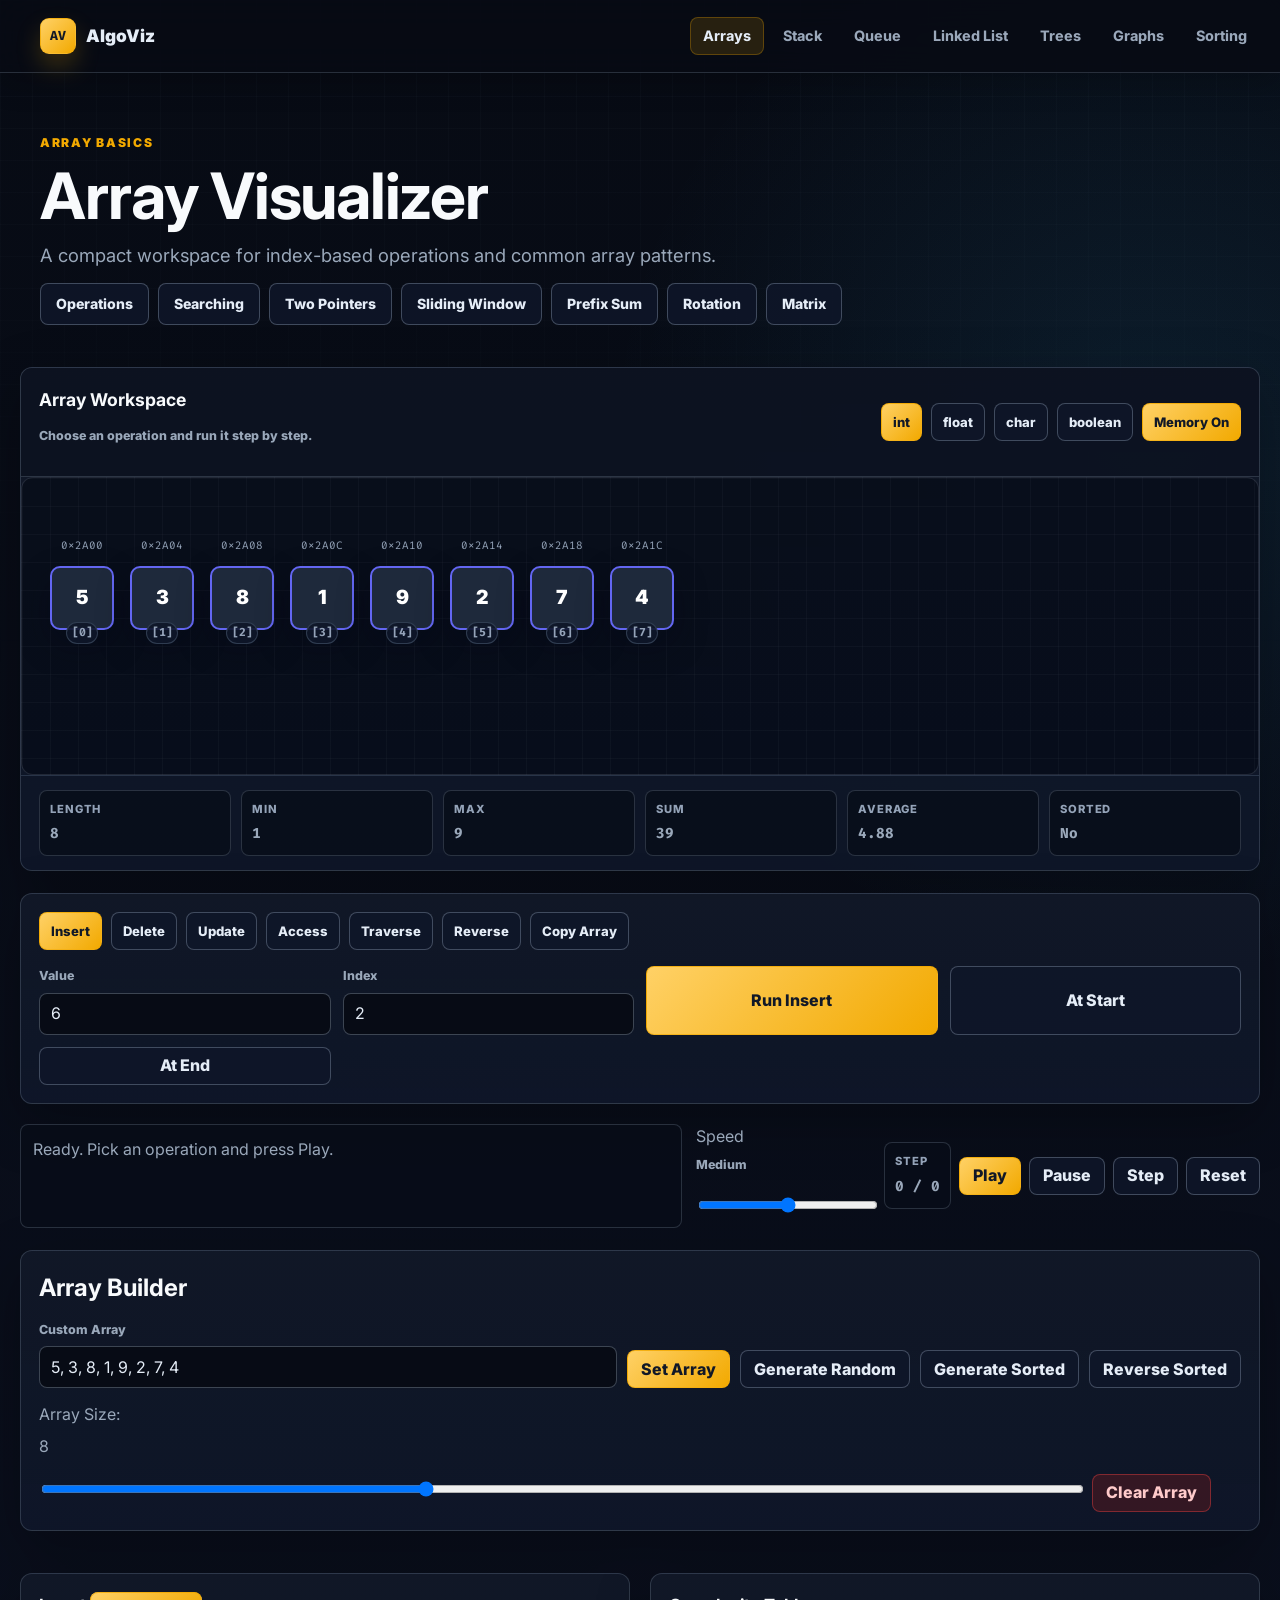
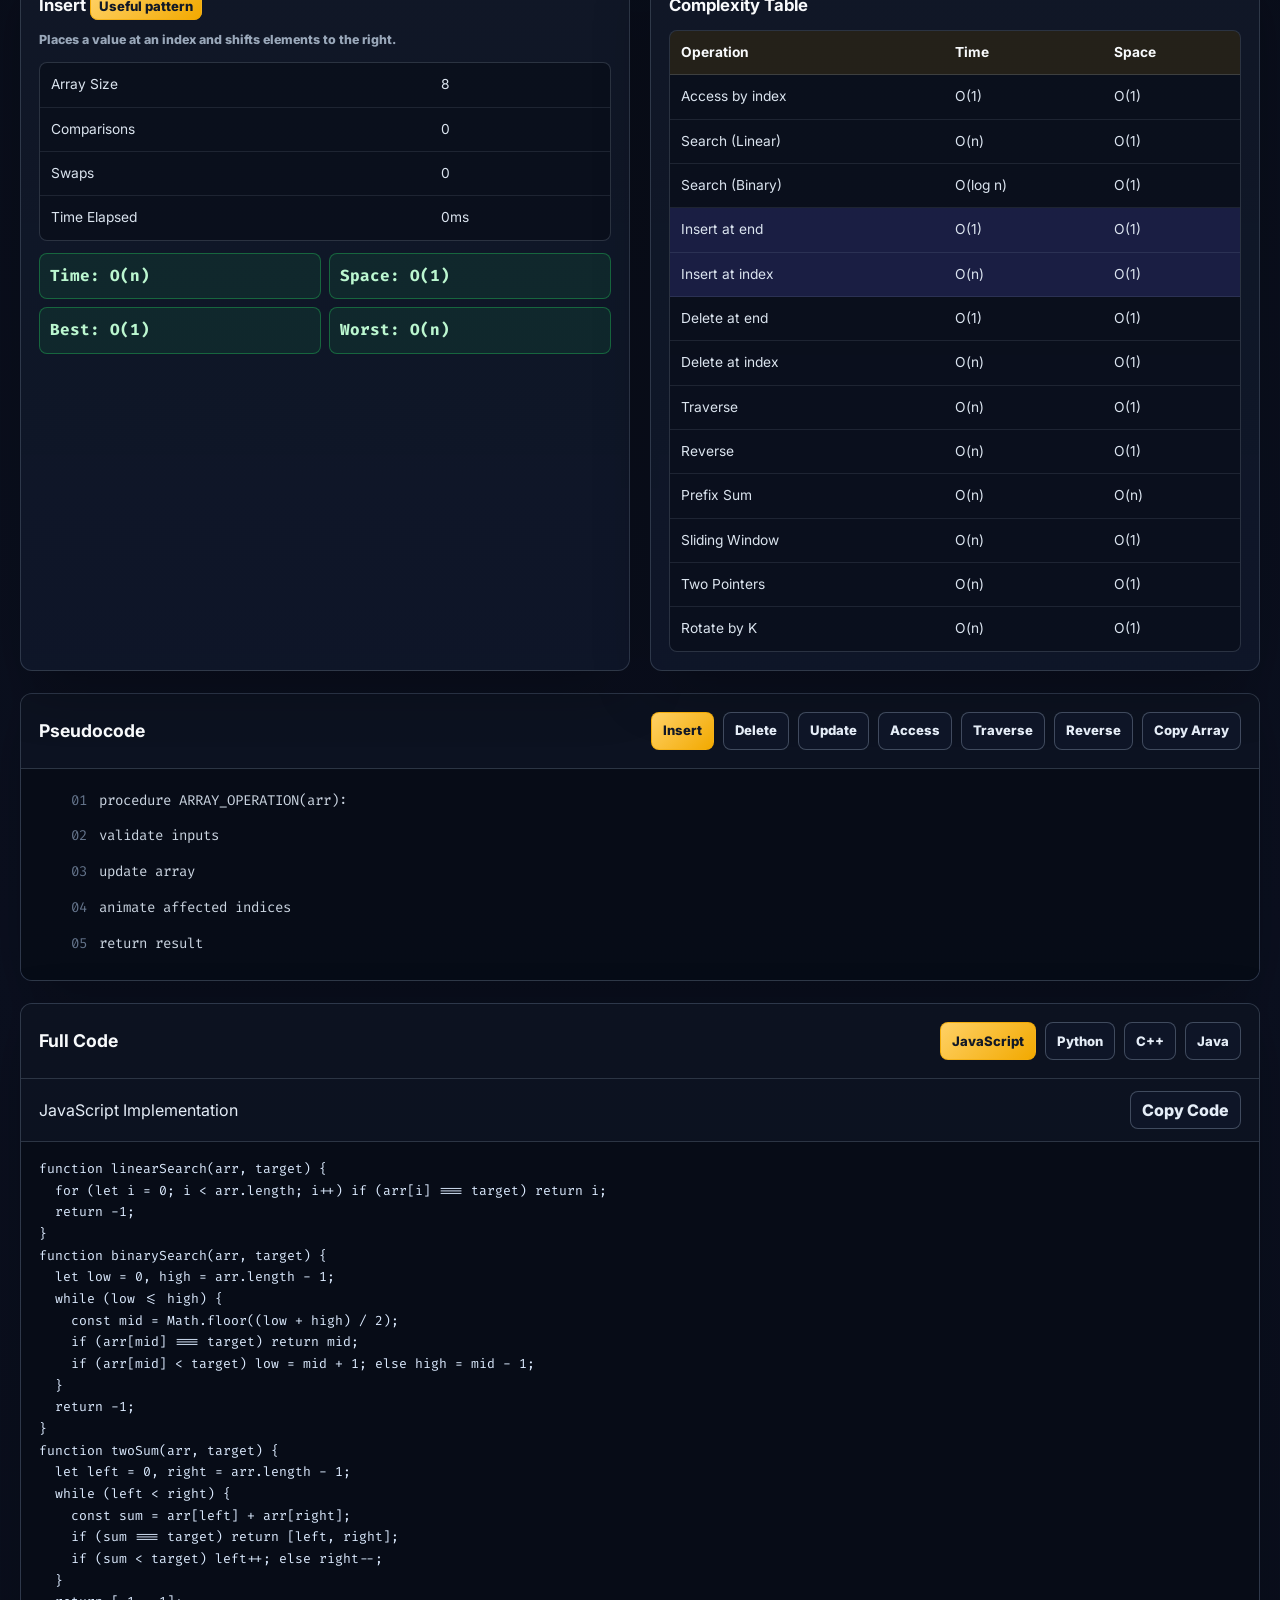
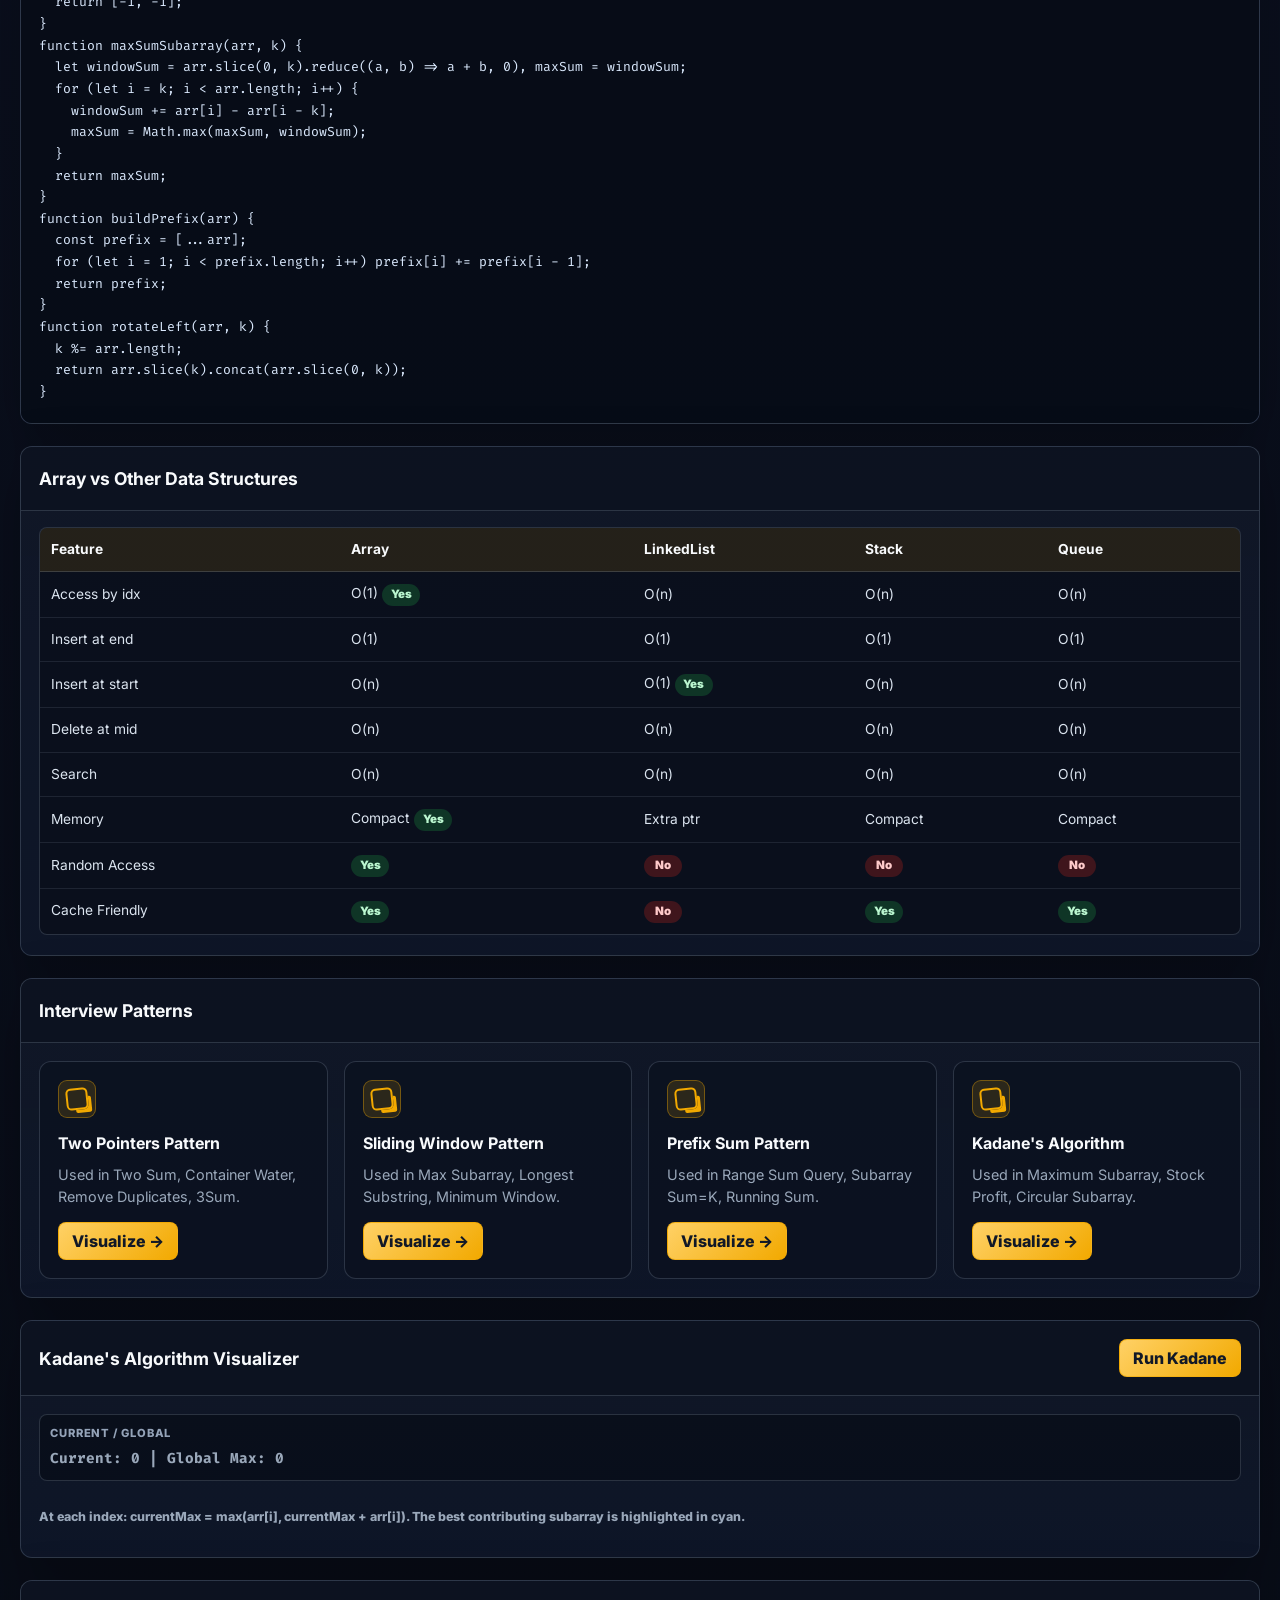
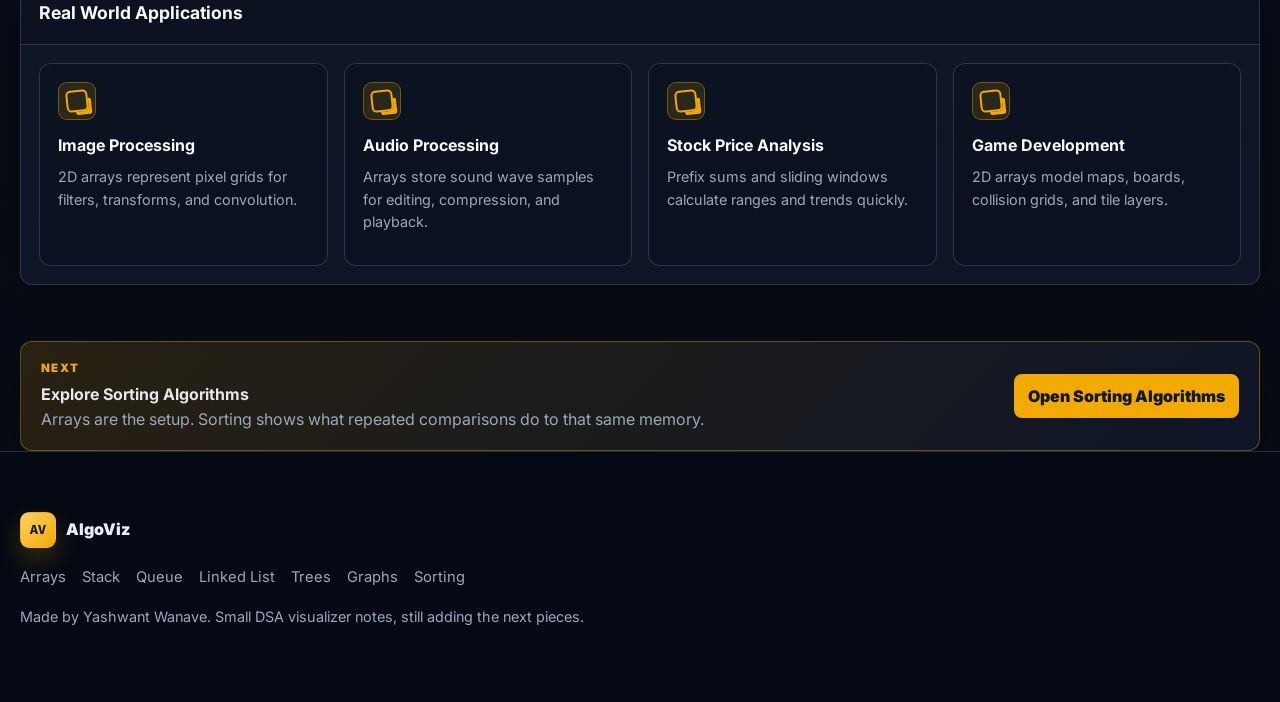
==== commit 37be3b51: "Initial commit" ====
--- a/array.html
+++ b/array.html
@@ -385,6 +385,7 @@
     }
 
   </style>
+  <link rel="stylesheet" href="shared-ui.css">
 </head>
 <body>
   <nav class="navbar">
--- a/shared-ui.css
+++ b/shared-ui.css
@@ -0,0 +1,636 @@
+/* Shared professional UI layer for the AlgoViz pages.
+   Loaded after each page's local CSS so the site feels like one product
+   while leaving visualizer logic and markup intact. */
+
+:root {
+  --av-bg: #0b1020;
+  --av-bg-soft: #101827;
+  --av-panel: rgba(15, 23, 42, 0.92);
+  --av-panel-solid: #111827;
+  --av-border: rgba(148, 163, 184, 0.24);
+  --av-border-strong: rgba(148, 163, 184, 0.38);
+  --av-text: #e5edf7;
+  --av-muted: #9aa8ba;
+  --av-accent: #f2a900;
+  --av-accent-soft: rgba(242, 169, 0, 0.14);
+  --av-cyan: #38bdf8;
+  --av-green: #22c55e;
+  --av-red: #ef4444;
+  --av-radius: 12px;
+  --av-radius-sm: 8px;
+  --av-shadow: 0 18px 55px rgba(0, 0, 0, 0.28);
+  --av-font: Inter, ui-sans-serif, system-ui, -apple-system, BlinkMacSystemFont, "Segoe UI", sans-serif;
+  --av-code: "Fira Code", Consolas, "Courier New", monospace;
+}
+
+* {
+  box-sizing: border-box;
+}
+
+html {
+  scroll-behavior: smooth;
+}
+
+body {
+  margin: 0;
+  color: var(--av-text) !important;
+  background:
+    radial-gradient(circle at 18% -10%, rgba(242, 169, 0, 0.13), transparent 30rem),
+    radial-gradient(circle at 90% 8%, rgba(56, 189, 248, 0.10), transparent 34rem),
+    linear-gradient(180deg, #070b14 0%, var(--av-bg) 46%, #070b14 100%) !important;
+  font-family: var(--av-font) !important;
+  line-height: 1.55;
+}
+
+body::before {
+  content: "";
+  position: fixed;
+  inset: 0;
+  z-index: -1;
+  pointer-events: none;
+  background-image: linear-gradient(rgba(148, 163, 184, 0.045) 1px, transparent 1px),
+    linear-gradient(90deg, rgba(148, 163, 184, 0.045) 1px, transparent 1px);
+  background-size: 32px 32px;
+  mask-image: linear-gradient(to bottom, rgba(0, 0, 0, 0.8), transparent 78%);
+}
+
+a {
+  color: inherit;
+}
+
+.page,
+.main-container,
+.nav-inner,
+.footer-inner,
+.av-footer-inner {
+  width: min(1440px, calc(100% - 40px)) !important;
+  margin-left: auto !important;
+  margin-right: auto !important;
+}
+
+.navbar {
+  position: sticky !important;
+  top: 0;
+  z-index: 1000;
+  min-height: 72px;
+  padding: 0 !important;
+  border-bottom: 1px solid var(--av-border) !important;
+  background: rgba(7, 11, 20, 0.86) !important;
+  backdrop-filter: blur(18px);
+  box-shadow: 0 10px 30px rgba(0, 0, 0, 0.20) !important;
+}
+
+.nav-inner,
+.navbar {
+  display: flex;
+  align-items: center;
+  justify-content: space-between;
+  gap: 18px;
+}
+
+.navbar > .logo,
+.navbar > .nav-logo,
+.nav-inner > .logo,
+.nav-inner > .nav-logo {
+  margin-left: max(20px, calc((100vw - 1440px) / 2));
+}
+
+.navbar > .nav-links {
+  margin-right: max(20px, calc((100vw - 1440px) / 2));
+}
+
+.logo,
+.nav-logo,
+.av-footer-brand {
+  display: inline-flex !important;
+  align-items: center !important;
+  gap: 10px !important;
+  min-height: 40px;
+  color: var(--av-text) !important;
+  text-decoration: none !important;
+  font-weight: 900 !important;
+  letter-spacing: 0 !important;
+}
+
+.logo-mark,
+.nav-logo-mark,
+.av-logo-mark {
+  width: 36px !important;
+  height: 36px !important;
+  display: inline-grid !important;
+  place-items: center !important;
+  border: 1px solid rgba(242, 169, 0, 0.38) !important;
+  border-radius: 9px !important;
+  color: #111827 !important;
+  background: linear-gradient(135deg, #ffd166, var(--av-accent)) !important;
+  box-shadow: 0 12px 24px rgba(242, 169, 0, 0.22) !important;
+  font-family: var(--av-code) !important;
+  font-size: 0.82rem !important;
+  font-weight: 900 !important;
+}
+
+.nav-links {
+  display: flex;
+  align-items: center;
+  gap: 6px !important;
+  margin-top: 0 !important;
+  margin-bottom: 0 !important;
+  padding-left: 0 !important;
+  list-style: none !important;
+}
+
+.nav-links a {
+  display: inline-flex !important;
+  align-items: center;
+  min-height: 38px;
+  padding: 0 12px !important;
+  border: 1px solid transparent !important;
+  border-radius: 8px !important;
+  color: var(--av-muted) !important;
+  background: transparent !important;
+  text-decoration: none !important;
+  font-size: 0.9rem !important;
+  font-weight: 750 !important;
+  letter-spacing: 0 !important;
+  transition: color 0.18s ease, background 0.18s ease, border-color 0.18s ease, transform 0.18s ease;
+}
+
+.nav-links a:hover,
+.nav-links a.active,
+.nav-links .active a,
+.nav-links a.active-link {
+  color: var(--av-text) !important;
+  border-color: rgba(242, 169, 0, 0.28) !important;
+  background: var(--av-accent-soft) !important;
+}
+
+.hamburger {
+  border-color: var(--av-border-strong) !important;
+  border-radius: 8px !important;
+  background: rgba(15, 23, 42, 0.9) !important;
+}
+
+.page,
+.main-container {
+  padding-top: 30px !important;
+  padding-bottom: 28px !important;
+}
+
+.hero,
+.page-header {
+  width: min(1440px, calc(100% - 40px));
+  margin: 0 auto 24px !important;
+  padding: 30px 0 18px !important;
+  display: grid !important;
+  gap: 12px !important;
+  text-align: left !important;
+}
+
+.eyebrow {
+  margin: 0 !important;
+  color: var(--av-accent) !important;
+  font-size: 0.76rem !important;
+  font-weight: 900 !important;
+  letter-spacing: 0.14em !important;
+  text-transform: uppercase !important;
+}
+
+.hero h1,
+.page-header h1 {
+  margin: 0 !important;
+  color: #f8fafc !important;
+  font-size: clamp(2.1rem, 5vw, 4.8rem) !important;
+  line-height: 0.98 !important;
+  letter-spacing: -0.02em !important;
+}
+
+.hero > p:not(.eyebrow),
+.page-header > p:not(.eyebrow) {
+  max-width: 820px !important;
+  margin: 0 !important;
+  color: var(--av-muted) !important;
+  font-size: clamp(0.98rem, 1.5vw, 1.15rem) !important;
+  line-height: 1.7 !important;
+}
+
+.panel,
+.section,
+.info-card,
+.viz-card,
+.controls-card,
+.canvas-card,
+.output-card,
+.pseudo-card,
+.fullcode-card,
+.comparison-card,
+.visual-panel,
+.side-panel,
+.builder,
+.control-strip,
+.code-panel,
+.comparison-section,
+.apps-container,
+.control-row,
+.info-panel {
+  border: 1px solid var(--av-border) !important;
+  border-radius: var(--av-radius) !important;
+  background: linear-gradient(180deg, rgba(17, 24, 39, 0.96), rgba(15, 23, 42, 0.88)) !important;
+  box-shadow: var(--av-shadow) !important;
+}
+
+.section,
+.panel,
+.info-card,
+.viz-card,
+.controls-card,
+.canvas-card,
+.output-card,
+.pseudo-card,
+.fullcode-card,
+.comparison-card,
+.comparison-section {
+  margin-top: 22px !important;
+}
+
+.section-heading,
+.section-header,
+.visual-header,
+.visual-toolbar,
+.panel-header,
+.output-header,
+.fullcode-header,
+.representation-header,
+.code-toolbar {
+  border-bottom: 1px solid var(--av-border) !important;
+  background: rgba(8, 13, 24, 0.42) !important;
+}
+
+h2,
+h3,
+h4,
+.panel-title,
+.representation-title,
+.output-title,
+.viz-title {
+  color: #f8fafc !important;
+  letter-spacing: 0 !important;
+}
+
+p,
+.small-label,
+.desc-text,
+.warning-text,
+.status-message,
+.status-box,
+.result-panel,
+.representation-output {
+  color: var(--av-muted) !important;
+}
+
+button,
+.btn,
+.control-button,
+.operation-button,
+.btn-op,
+.btn-traverse,
+.tab-button,
+.panel-tab-btn,
+.type-toggle-btn,
+.btn-toggle,
+.toggle-button,
+.badge-toggle,
+.algo-button,
+.type-button,
+.mini-button,
+.copy-button,
+.btn-copy,
+.canvas-button {
+  min-height: 38px;
+  border: 1px solid var(--av-border-strong) !important;
+  border-radius: 8px !important;
+  color: var(--av-text) !important;
+  background: rgba(15, 23, 42, 0.82) !important;
+  box-shadow: none !important;
+  font-family: var(--av-font) !important;
+  font-weight: 800 !important;
+  letter-spacing: 0 !important;
+  transition: transform 0.16s ease, border-color 0.16s ease, background 0.16s ease;
+}
+
+button:hover,
+.btn:hover,
+.control-button:hover,
+.operation-button:hover,
+.btn-op:hover,
+.btn-traverse:hover,
+.tab-button:hover,
+.panel-tab-btn:hover,
+.type-toggle-btn:hover,
+.btn-toggle:hover,
+.toggle-button:hover,
+.badge-toggle:hover,
+.algo-button:hover,
+.type-button:hover,
+.mini-button:hover,
+.copy-button:hover,
+.btn-copy:hover,
+.canvas-button:hover {
+  transform: translateY(-1px);
+  border-color: rgba(242, 169, 0, 0.56) !important;
+  background: rgba(242, 169, 0, 0.12) !important;
+}
+
+.primary,
+.btn-accent,
+.btn-insert,
+.control-button.primary,
+.operation-button.primary,
+.badge-toggle.active,
+.tab-button.active,
+.panel-tab-btn.active,
+.type-toggle-btn.active,
+.btn-toggle.active,
+.toggle-button.active,
+.algo-button.active,
+.type-button.active,
+.mini-button.active {
+  border-color: rgba(242, 169, 0, 0.7) !important;
+  color: #111827 !important;
+  background: linear-gradient(135deg, #ffd166, var(--av-accent)) !important;
+}
+
+.danger,
+.btn-danger,
+.btn-delete,
+.btn-clear,
+.control-button.danger,
+.operation-button.danger {
+  border-color: rgba(239, 68, 68, 0.42) !important;
+  color: #fecaca !important;
+  background: rgba(127, 29, 29, 0.34) !important;
+}
+
+input,
+select,
+textarea,
+.input,
+.select,
+.input-box,
+.input-number {
+  border: 1px solid var(--av-border-strong) !important;
+  border-radius: 8px !important;
+  color: var(--av-text) !important;
+  background: rgba(7, 11, 20, 0.92) !important;
+  outline: none !important;
+  box-shadow: none !important;
+}
+
+input:focus,
+select:focus,
+textarea:focus,
+.input:focus,
+.select:focus,
+.input-box:focus,
+.input-number:focus {
+  border-color: rgba(242, 169, 0, 0.7) !important;
+  box-shadow: 0 0 0 3px rgba(242, 169, 0, 0.14) !important;
+}
+
+label,
+.field label,
+.control-field,
+.range-label,
+.speed-value,
+.speed-row {
+  color: var(--av-muted) !important;
+}
+
+.status-box,
+.state-box,
+.result-panel,
+.algo-explanation-box,
+.type-info,
+.last-op-box,
+.trace-panel,
+.formula-badge,
+.size-pill,
+.metric-card,
+.stat-card,
+.property-row,
+.badge,
+.legend-pill {
+  border: 1px solid var(--av-border) !important;
+  border-radius: 8px !important;
+  background: rgba(8, 13, 24, 0.72) !important;
+  color: var(--av-muted) !important;
+}
+
+table,
+.data-table,
+.comparison-table,
+.complexity-table,
+.stats-table,
+.comp-table,
+.properties-table,
+.small-table {
+  width: 100%;
+  border-collapse: separate !important;
+  border-spacing: 0 !important;
+  overflow: hidden;
+  border: 1px solid var(--av-border) !important;
+  border-radius: var(--av-radius-sm) !important;
+  background: rgba(8, 13, 24, 0.64) !important;
+}
+
+th {
+  color: #f8fafc !important;
+  background: rgba(242, 169, 0, 0.11) !important;
+  border-bottom: 1px solid var(--av-border) !important;
+  text-transform: none !important;
+  letter-spacing: 0 !important;
+}
+
+td {
+  color: #dbe4ef !important;
+  border-bottom: 1px solid rgba(148, 163, 184, 0.14) !important;
+}
+
+tr:last-child td {
+  border-bottom: 0 !important;
+}
+
+code,
+pre,
+.code-block,
+.code-pre,
+.fullcode-text,
+.pseudo-code,
+.representation-output {
+  font-family: var(--av-code) !important;
+}
+
+.code-scroll,
+.code-wrap,
+.pseudo-body,
+.pseudo-wrap,
+.fullcode-body,
+.code-viewer-body {
+  background: rgba(5, 10, 20, 0.82) !important;
+}
+
+.app-card,
+.pattern-card,
+.rot-card,
+.race-panel,
+.comparison-table-wrapper {
+  border: 1px solid var(--av-border) !important;
+  border-radius: var(--av-radius) !important;
+  background: rgba(11, 18, 32, 0.82) !important;
+  box-shadow: none !important;
+}
+
+.app-card:hover,
+.pattern-card:hover,
+.rot-card:hover {
+  transform: translateY(-2px) !important;
+  border-color: rgba(242, 169, 0, 0.46) !important;
+}
+
+.app-icon,
+.app-card > span:first-child,
+.pattern-card > span:first-child {
+  width: 38px !important;
+  height: 38px !important;
+  display: inline-grid !important;
+  place-items: center !important;
+  border: 1px solid rgba(242, 169, 0, 0.38) !important;
+  border-radius: 9px !important;
+  color: var(--av-accent) !important;
+  background: var(--av-accent-soft) !important;
+  font-size: 0 !important;
+}
+
+.app-icon::before,
+.app-card > span:first-child::before,
+.pattern-card > span:first-child::before {
+  content: "";
+  width: 18px;
+  height: 18px;
+  border: 2px solid currentColor;
+  border-radius: 5px;
+  box-shadow: 6px 6px 0 -3px currentColor;
+  transform: rotate(-6deg);
+}
+
+.av-next-section {
+  width: min(1440px, calc(100% - 40px)) !important;
+  margin: 28px auto 0 !important;
+  border: 1px solid rgba(242, 169, 0, 0.36) !important;
+  border-radius: var(--av-radius) !important;
+  background:
+    linear-gradient(135deg, rgba(242, 169, 0, 0.14), rgba(15, 23, 42, 0.88)) !important;
+  box-shadow: var(--av-shadow) !important;
+}
+
+.av-next-section a {
+  color: #111827 !important;
+  background: var(--av-accent) !important;
+  border-radius: 8px !important;
+}
+
+.av-next-kicker {
+  color: var(--av-accent) !important;
+}
+
+.av-shell-footer {
+  margin-top: 0 !important;
+  border-top: 1px solid var(--av-border) !important;
+  background: rgba(5, 10, 20, 0.96) !important;
+}
+
+.av-footer-inner {
+  padding: 28px 0 34px !important;
+}
+
+.av-footer-links {
+  gap: 10px 16px !important;
+}
+
+.av-footer-links a {
+  color: var(--av-muted) !important;
+  text-decoration: none !important;
+}
+
+.av-footer-links a:hover {
+  color: var(--av-accent) !important;
+}
+
+.av-footer-note {
+  color: var(--av-muted) !important;
+}
+
+.bar-stage,
+.stack-stage,
+.queue-stage,
+.viz-canvas-wrapper,
+#canvas-container,
+.canvas-wrap,
+.array-stage {
+  border: 1px solid rgba(148, 163, 184, 0.18) !important;
+  background:
+    linear-gradient(rgba(148, 163, 184, 0.045) 1px, transparent 1px),
+    linear-gradient(90deg, rgba(148, 163, 184, 0.045) 1px, transparent 1px),
+    rgba(5, 10, 20, 0.58) !important;
+  background-size: 28px 28px, 28px 28px, auto !important;
+  border-radius: var(--av-radius) !important;
+}
+
+.av-badge-yes,
+.av-badge-no {
+  display: inline-flex;
+  align-items: center;
+  justify-content: center;
+  min-width: 38px;
+  padding: 2px 8px;
+  border-radius: 999px;
+  font-size: 0.72rem;
+  font-weight: 900;
+}
+
+.av-badge-yes {
+  color: #bbf7d0;
+  background: rgba(22, 101, 52, 0.45);
+}
+
+.av-badge-no {
+  color: #fecaca;
+  background: rgba(127, 29, 29, 0.45);
+}
+
+@media (max-width: 900px) {
+  .page,
+  .main-container,
+  .nav-inner,
+  .footer-inner,
+  .av-footer-inner,
+  .hero,
+  .page-header,
+  .av-next-section {
+    width: min(100% - 24px, 760px) !important;
+  }
+
+  .nav-links {
+    gap: 8px !important;
+  }
+
+  .navbar > .logo,
+  .navbar > .nav-logo,
+  .nav-inner > .logo,
+  .nav-inner > .nav-logo {
+    margin-left: 0;
+  }
+
+  .navbar > .nav-links {
+    margin-right: 0;
+  }
+}
